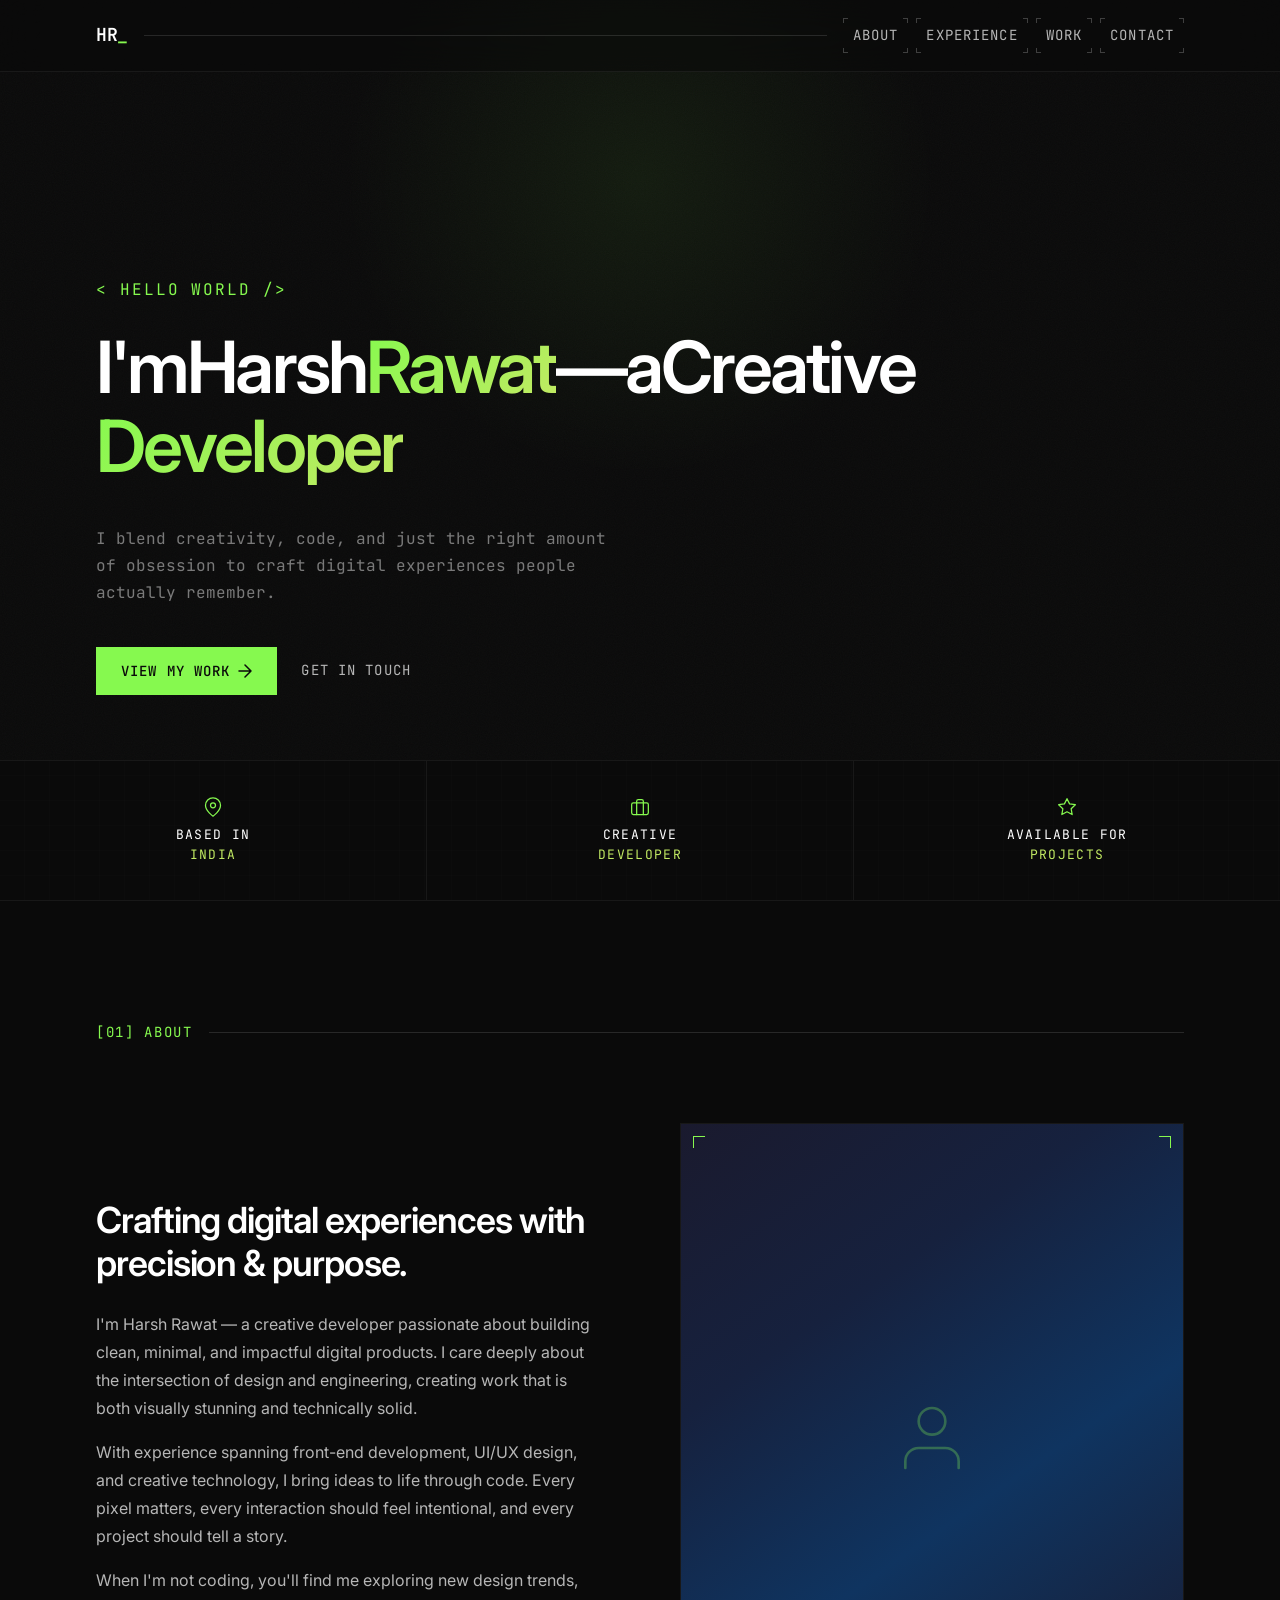
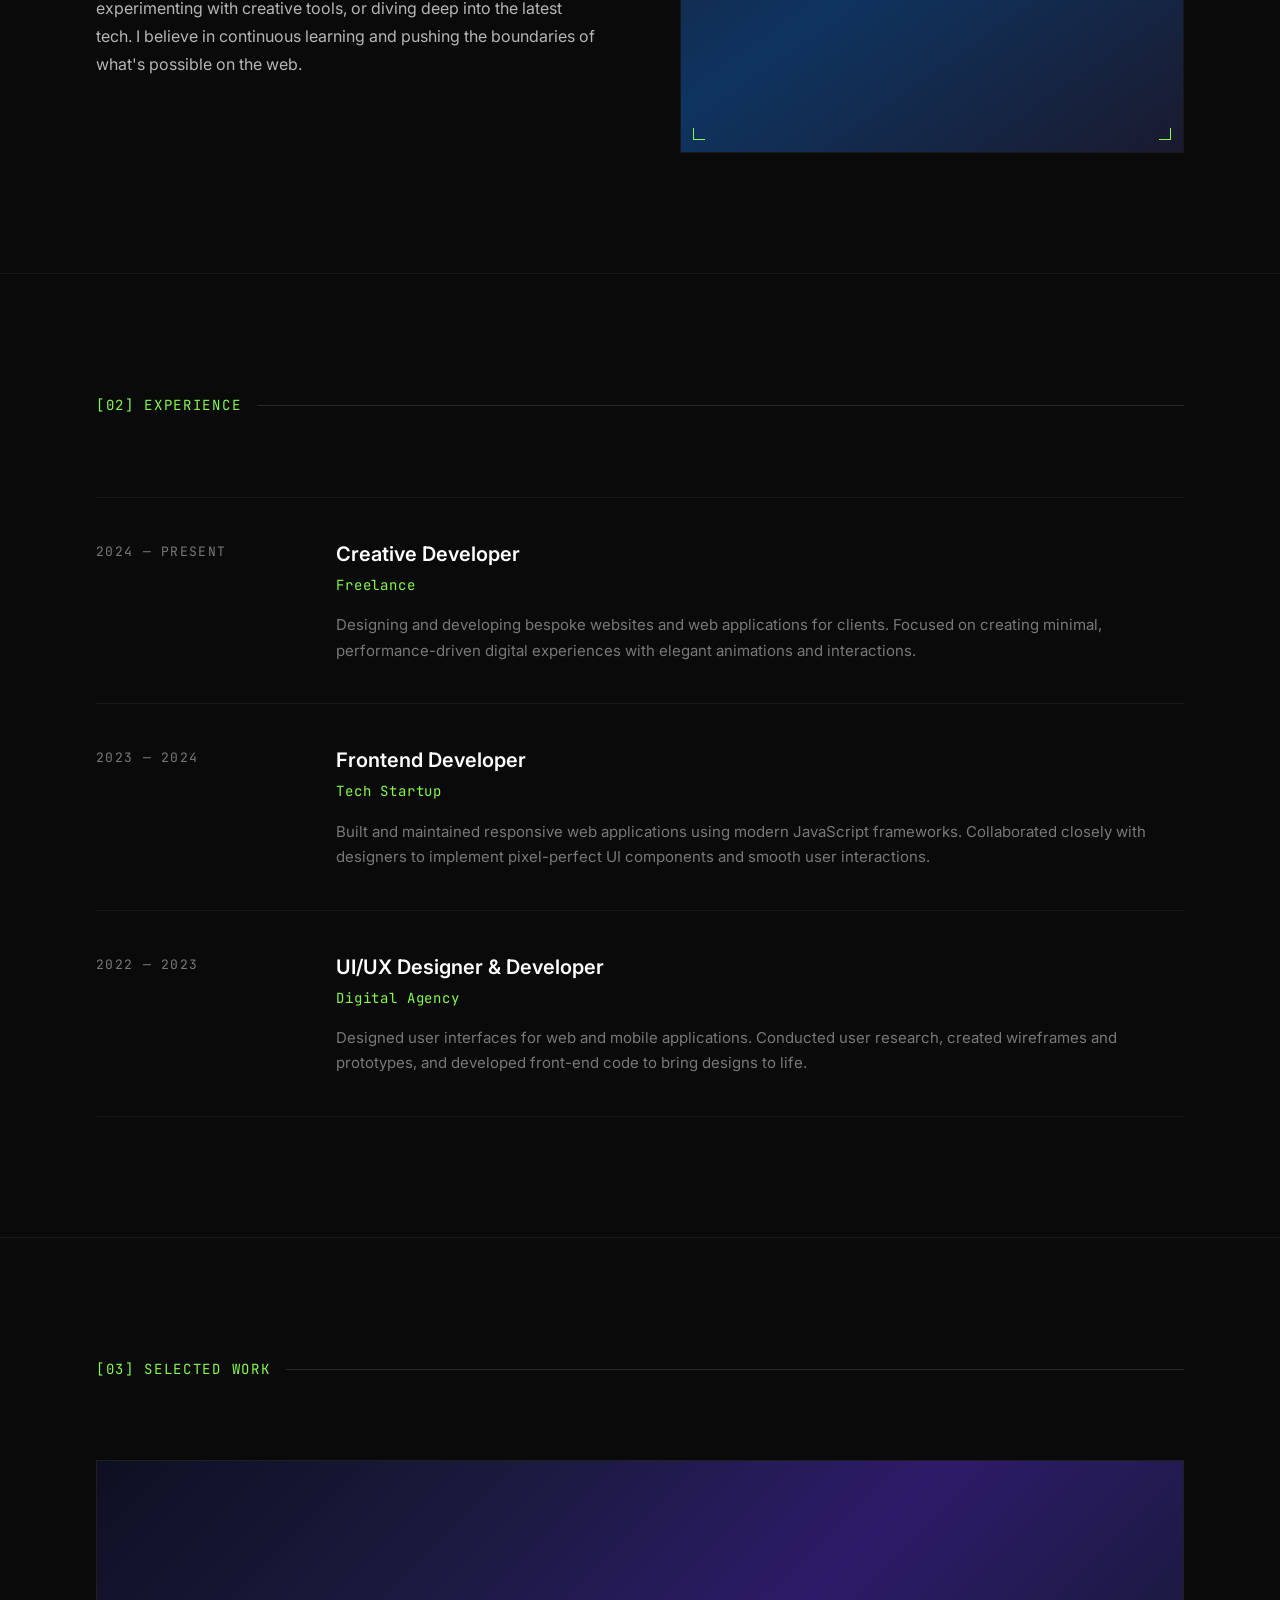
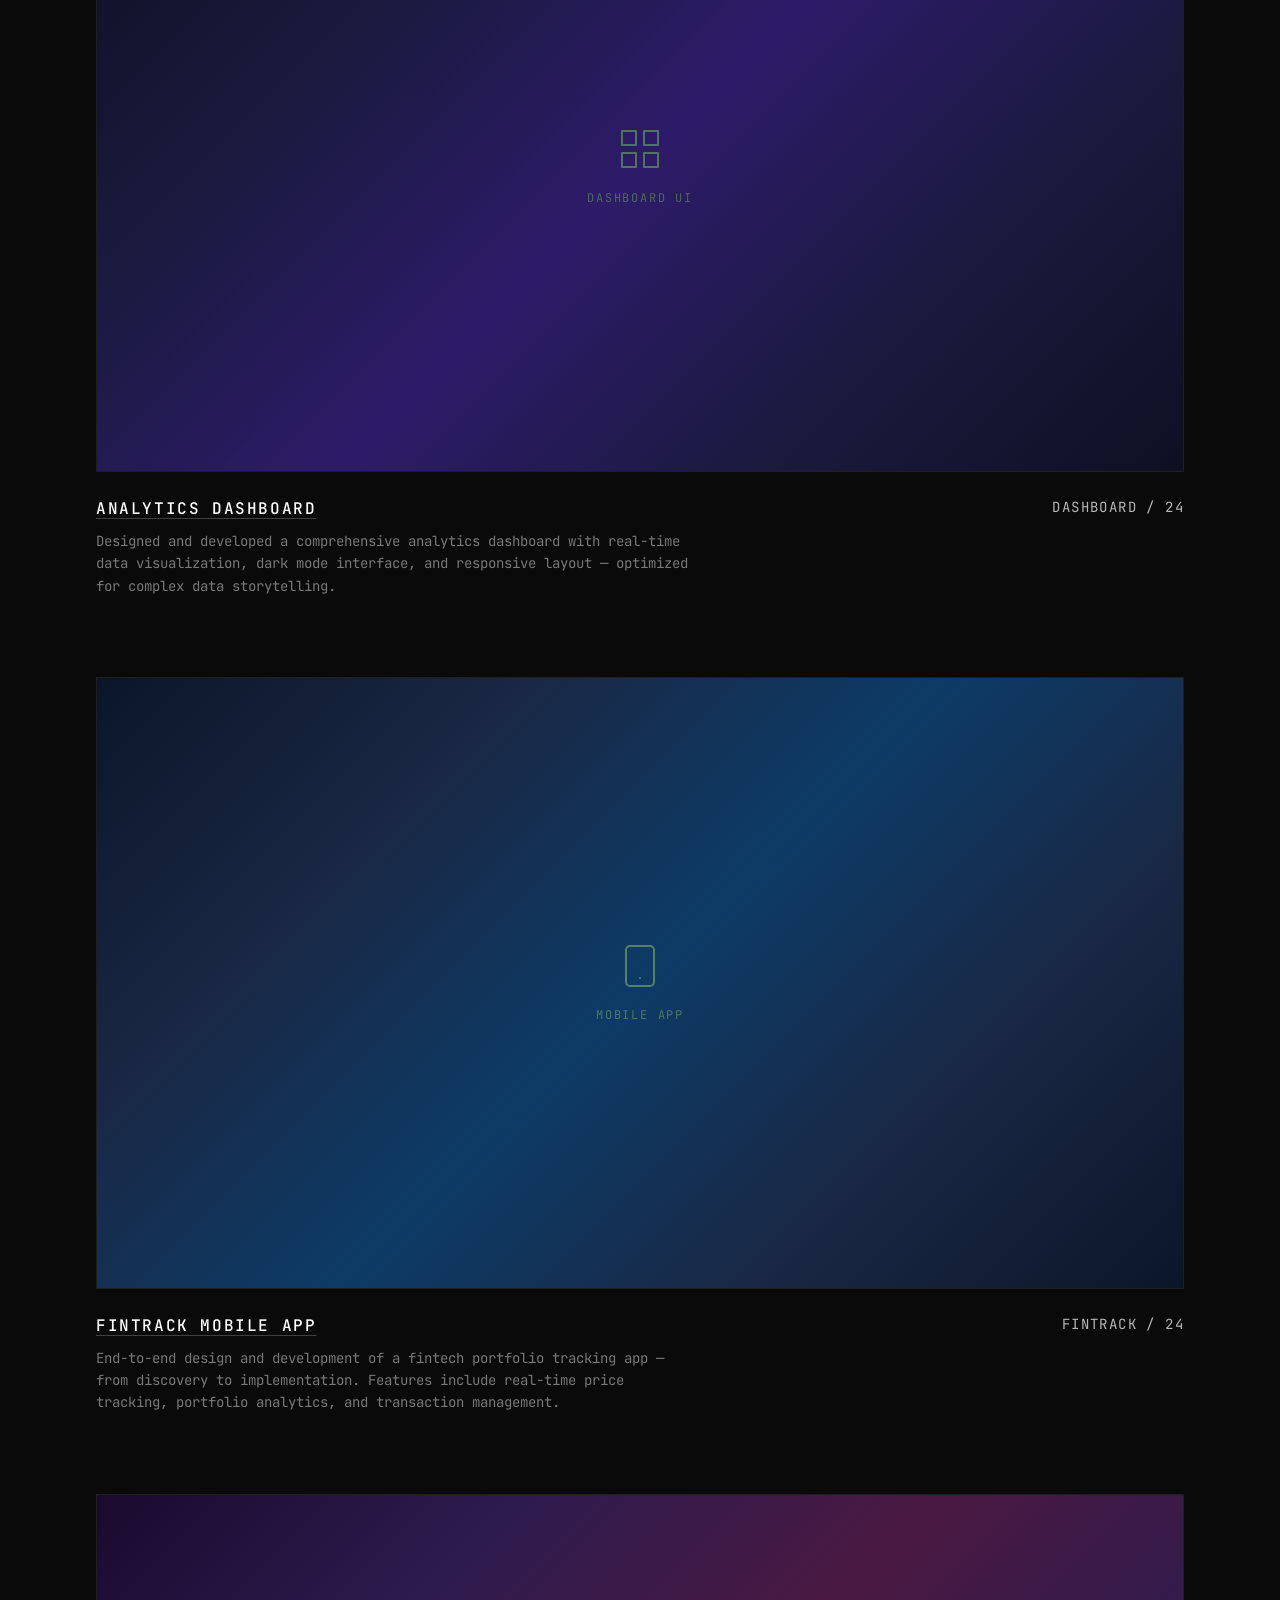
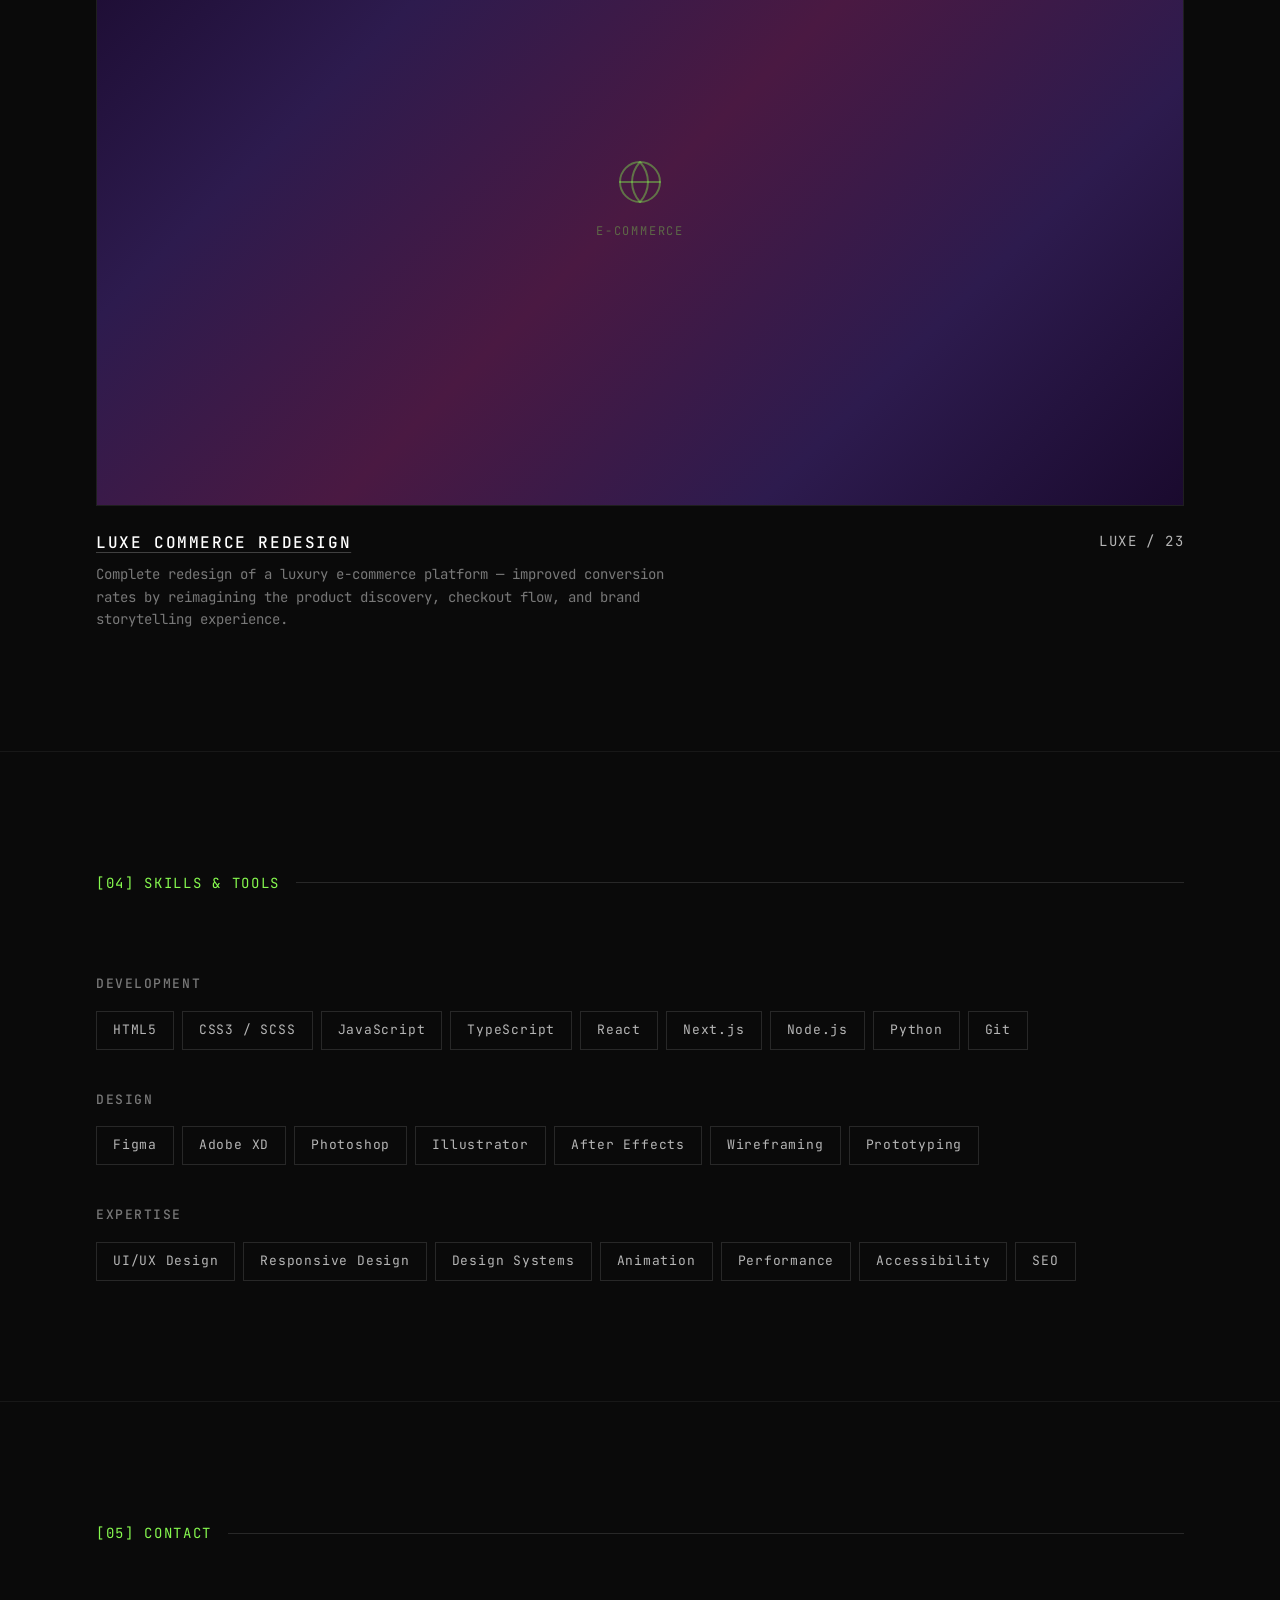
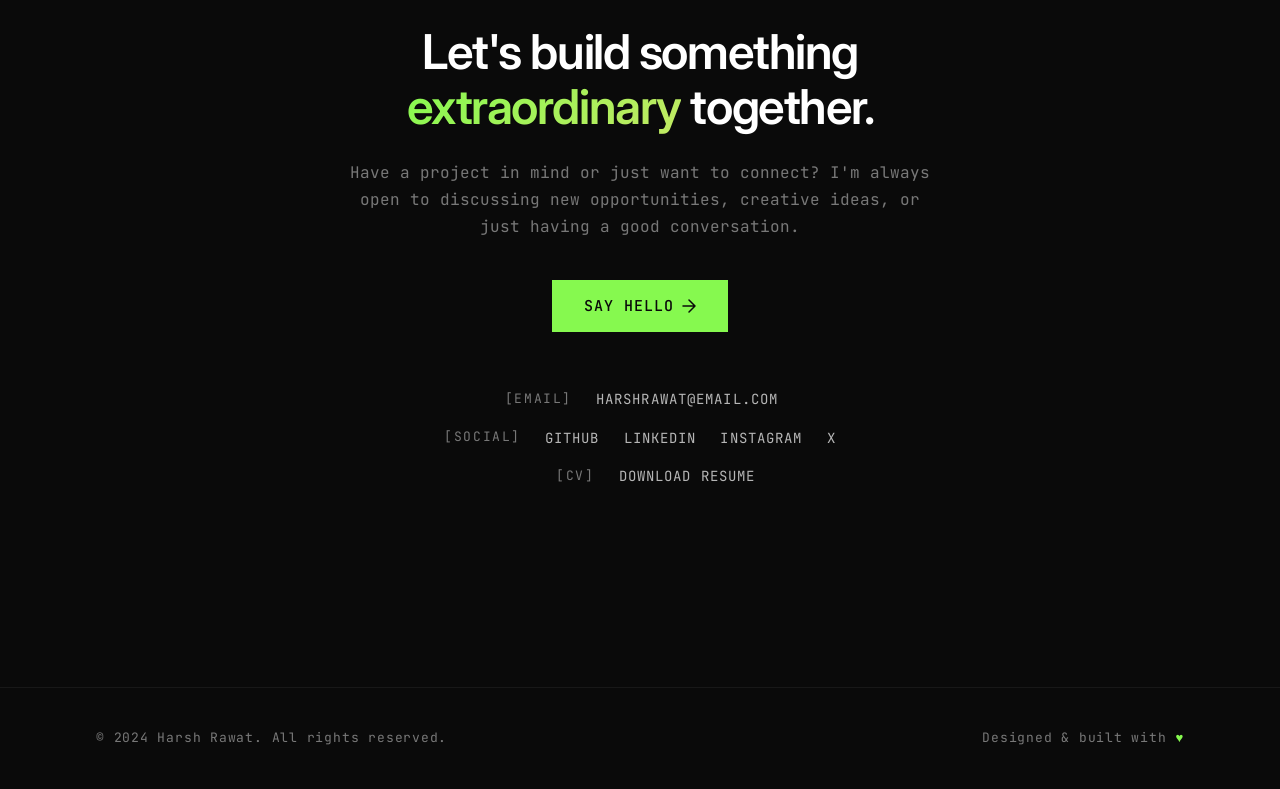
==== index.html @ 42d1c986 "feat: initial portfolio website — dark theme, animated, minimal design" ====
<!DOCTYPE html>
<html lang="en">
<head>
  <meta charset="UTF-8">
  <meta name="viewport" content="width=device-width, initial-scale=1.0">
  <title>Harsh Rawat — Portfolio</title>
  <meta name="description" content="Harsh Rawat — Creative developer crafting minimal, high-impact digital experiences. Explore my work in design, development, and creative technology.">
  <meta property="og:title" content="Harsh Rawat — Portfolio">
  <meta property="og:description" content="Creative developer crafting minimal, high-impact digital experiences.">
  <meta property="og:type" content="website">
  <meta name="twitter:card" content="summary_large_image">
  <link rel="icon" href="data:image/svg+xml,<svg xmlns='http://www.w3.org/2000/svg' viewBox='0 0 100 100'><text y='.9em' font-size='90'>⚡</text></svg>">
  <link rel="stylesheet" href="css/style.css">
</head>
<body>

  <!-- ========== NAVIGATION ========== -->
  <nav class="nav" id="nav">
    <div class="nav__inner">
      <a href="#" class="nav__logo" id="navLogo">HR</a>

      <div class="nav__line">
        <div class="nav__line-progress" id="scrollProgress"></div>
      </div>

      <div class="nav__links" id="navLinks">
        <a href="#about" class="nav__link">
          <span class="corner corner--tl"></span>
          <span class="corner corner--tr"></span>
          <span class="corner corner--bl"></span>
          <span class="corner corner--br"></span>
          About
        </a>
        <a href="#experience" class="nav__link">
          <span class="corner corner--tl"></span>
          <span class="corner corner--tr"></span>
          <span class="corner corner--bl"></span>
          <span class="corner corner--br"></span>
          Experience
        </a>
        <a href="#work" class="nav__link">
          <span class="corner corner--tl"></span>
          <span class="corner corner--tr"></span>
          <span class="corner corner--bl"></span>
          <span class="corner corner--br"></span>
          Work
        </a>
        <a href="#contact" class="nav__link">
          <span class="corner corner--tl"></span>
          <span class="corner corner--tr"></span>
          <span class="corner corner--bl"></span>
          <span class="corner corner--br"></span>
          Contact
        </a>
      </div>

      <button class="nav__toggle" id="navToggle" aria-label="Toggle menu">
        <span></span>
        <span></span>
        <span></span>
      </button>
    </div>
  </nav>

  <main>
    <!-- ========== HERO ========== -->
    <section class="hero" id="hero">
      <div class="hero__grain"></div>
      <div class="hero__glow"></div>

      <div class="hero__content">
        <p class="hero__greeting font-mono">&lt; Hello World /&gt;</p>

        <h1 class="hero__title" id="heroTitle">
          <!-- Words will be injected by JS for text reveal effect -->
        </h1>

        <p class="hero__subtitle font-mono">
          I blend creativity, code, and just the right amount of obsession to craft digital experiences people actually remember.
        </p>

        <div class="hero__cta-row">
          <a href="#work" class="hero__cta">
            <span>View My Work</span>
            <svg width="14" height="14" viewBox="0 0 14 14" fill="none" style="position:relative;z-index:1">
              <path d="M1 7H13M13 7L7 1M13 7L7 13" stroke="currentColor" stroke-width="1.5" stroke-linecap="round" stroke-linejoin="round"/>
            </svg>
          </a>
          <a href="#contact" class="hero__cta-secondary">Get In Touch</a>
        </div>
      </div>

      <div class="hero__info-bar">
        <div class="hero__info-cell">
          <div class="hero__info-cell__pattern"></div>
          <div class="hero__info-cell__content">
            <svg class="hero__info-cell__icon" viewBox="0 0 24 24" fill="none" stroke="currentColor" stroke-width="1.5" stroke-linecap="round" stroke-linejoin="round">
              <path d="M21 10c0 7-9 13-9 13s-9-6-9-13a9 9 0 0 1 18 0z"/>
              <circle cx="12" cy="10" r="3"/>
            </svg>
            <p class="hero__info-cell__text">
              Based in<br><span>India</span>
            </p>
          </div>
        </div>

        <div class="hero__info-cell">
          <div class="hero__info-cell__pattern"></div>
          <div class="hero__info-cell__content">
            <svg class="hero__info-cell__icon" viewBox="0 0 24 24" fill="none" stroke="currentColor" stroke-width="1.5" stroke-linecap="round" stroke-linejoin="round">
              <rect x="2" y="7" width="20" height="14" rx="2" ry="2"/>
              <path d="M16 21V5a2 2 0 0 0-2-2h-4a2 2 0 0 0-2 2v16"/>
            </svg>
            <p class="hero__info-cell__text">
              Creative<br><span>Developer</span>
            </p>
          </div>
        </div>

        <div class="hero__info-cell">
          <div class="hero__info-cell__pattern"></div>
          <div class="hero__info-cell__content">
            <svg class="hero__info-cell__icon" viewBox="0 0 24 24" fill="none" stroke="currentColor" stroke-width="1.5" stroke-linecap="round" stroke-linejoin="round">
              <polygon points="12 2 15.09 8.26 22 9.27 17 14.14 18.18 21.02 12 17.77 5.82 21.02 7 14.14 2 9.27 8.91 8.26 12 2"/>
            </svg>
            <p class="hero__info-cell__text">
              Available for<br><span>Projects</span>
            </p>
          </div>
        </div>
      </div>
    </section>

    <!-- ========== ABOUT ========== -->
    <section class="section about" id="about">
      <div class="container">
        <div class="section__header animate-on-scroll">
          <span class="section__label">[01] About</span>
          <div class="section__line"></div>
        </div>

        <div class="about__grid">
          <div class="about__text animate-on-scroll delay-1">
            <h2>Crafting digital experiences with precision & purpose.</h2>
            <p>
              I'm Harsh Rawat — a creative developer passionate about building clean, minimal, and impactful digital products. I care deeply about the intersection of design and engineering, creating work that is both visually stunning and technically solid.
            </p>
            <p>
              With experience spanning front-end development, UI/UX design, and creative technology, I bring ideas to life through code. Every pixel matters, every interaction should feel intentional, and every project should tell a story.
            </p>
            <p>
              When I'm not coding, you'll find me exploring new design trends, experimenting with creative tools, or diving deep into the latest tech. I believe in continuous learning and pushing the boundaries of what's possible on the web.
            </p>
          </div>

          <div class="about__image-wrapper animate-on-scroll delay-2">
            <!-- CSS gradient placeholder for profile photo -->
            <div class="about__image" style="background: linear-gradient(145deg, #1a1a2e 0%, #16213e 30%, #0f3460 60%, #1a1a2e 100%); display:flex; align-items:center; justify-content:center;">
              <svg width="80" height="80" viewBox="0 0 24 24" fill="none" stroke="rgba(134,249,79,0.3)" stroke-width="0.8" stroke-linecap="round" stroke-linejoin="round">
                <path d="M20 21v-2a4 4 0 0 0-4-4H8a4 4 0 0 0-4 4v2"/>
                <circle cx="12" cy="7" r="4"/>
              </svg>
            </div>
            <div class="about__image-corners">
              <span class="corner corner--tl"></span>
              <span class="corner corner--tr"></span>
              <span class="corner corner--bl"></span>
              <span class="corner corner--br"></span>
            </div>
          </div>
        </div>
      </div>
    </section>

    <!-- ========== EXPERIENCE ========== -->
    <section class="section" id="experience">
      <div class="container">
        <div class="section__header animate-on-scroll">
          <span class="section__label">[02] Experience</span>
          <div class="section__line"></div>
        </div>

        <div class="experience__timeline">
          <div class="experience__item animate-on-scroll delay-1">
            <div class="experience__period">2024 — Present</div>
            <div class="experience__details">
              <h3>Creative Developer</h3>
              <div class="company">Freelance</div>
              <p>Designing and developing bespoke websites and web applications for clients. Focused on creating minimal, performance-driven digital experiences with elegant animations and interactions.</p>
            </div>
          </div>

          <div class="experience__item animate-on-scroll delay-2">
            <div class="experience__period">2023 — 2024</div>
            <div class="experience__details">
              <h3>Frontend Developer</h3>
              <div class="company">Tech Startup</div>
              <p>Built and maintained responsive web applications using modern JavaScript frameworks. Collaborated closely with designers to implement pixel-perfect UI components and smooth user interactions.</p>
            </div>
          </div>

          <div class="experience__item animate-on-scroll delay-3">
            <div class="experience__period">2022 — 2023</div>
            <div class="experience__details">
              <h3>UI/UX Designer & Developer</h3>
              <div class="company">Digital Agency</div>
              <p>Designed user interfaces for web and mobile applications. Conducted user research, created wireframes and prototypes, and developed front-end code to bring designs to life.</p>
            </div>
          </div>
        </div>
      </div>
    </section>

    <!-- ========== PROJECTS ========== -->
    <section class="section" id="work">
      <div class="container">
        <div class="section__header animate-on-scroll">
          <span class="section__label">[03] Selected Work</span>
          <div class="section__line"></div>
        </div>

        <div class="projects__grid">
          <!-- Project 1 -->
          <div class="project-card animate-on-scroll delay-1">
            <div class="project-card__image-wrapper">
              <div class="project-card__image project-card__image--default" style="width:100%;height:100%;background:linear-gradient(135deg, #0f0f23 0%, #1a1a3e 25%, #2d1b69 50%, #1a1a3e 75%, #0f0f23 100%); display:flex; align-items:center; justify-content:center; flex-direction:column; gap:16px;">
                <svg width="48" height="48" viewBox="0 0 24 24" fill="none" stroke="rgba(134,249,79,0.4)" stroke-width="1" stroke-linecap="round" stroke-linejoin="round">
                  <rect x="3" y="3" width="7" height="7"/>
                  <rect x="14" y="3" width="7" height="7"/>
                  <rect x="14" y="14" width="7" height="7"/>
                  <rect x="3" y="14" width="7" height="7"/>
                </svg>
                <span style="font-family:var(--font-mono);font-size:12px;letter-spacing:0.15em;color:rgba(134,249,79,0.35);text-transform:uppercase;">Dashboard UI</span>
              </div>
            </div>
            <div class="project-card__meta">
              <div class="project-card__info">
                <a href="#" class="project-card__title">Analytics Dashboard</a>
                <p class="project-card__desc">Designed and developed a comprehensive analytics dashboard with real-time data visualization, dark mode interface, and responsive layout — optimized for complex data storytelling.</p>
              </div>
              <span class="project-card__year">DASHBOARD / 24</span>
            </div>
          </div>

          <!-- Project 2 -->
          <div class="project-card animate-on-scroll delay-2">
            <div class="project-card__image-wrapper">
              <div class="project-card__image project-card__image--default" style="width:100%;height:100%;background:linear-gradient(135deg, #0a1628 0%, #1a2744 25%, #0d3b66 50%, #1a2744 75%, #0a1628 100%); display:flex; align-items:center; justify-content:center; flex-direction:column; gap:16px;">
                <svg width="48" height="48" viewBox="0 0 24 24" fill="none" stroke="rgba(194,234,99,0.4)" stroke-width="1" stroke-linecap="round" stroke-linejoin="round">
                  <rect x="5" y="2" width="14" height="20" rx="2" ry="2"/>
                  <line x1="12" y1="18" x2="12.01" y2="18"/>
                </svg>
                <span style="font-family:var(--font-mono);font-size:12px;letter-spacing:0.15em;color:rgba(194,234,99,0.35);text-transform:uppercase;">Mobile App</span>
              </div>
            </div>
            <div class="project-card__meta">
              <div class="project-card__info">
                <a href="#" class="project-card__title">FinTrack Mobile App</a>
                <p class="project-card__desc">End-to-end design and development of a fintech portfolio tracking app — from discovery to implementation. Features include real-time price tracking, portfolio analytics, and transaction management.</p>
              </div>
              <span class="project-card__year">FINTRACK / 24</span>
            </div>
          </div>

          <!-- Project 3 -->
          <div class="project-card animate-on-scroll delay-3">
            <div class="project-card__image-wrapper">
              <div class="project-card__image project-card__image--default" style="width:100%;height:100%;background:linear-gradient(135deg, #1a0a2e 0%, #2d1b4e 25%, #4a1942 50%, #2d1b4e 75%, #1a0a2e 100%); display:flex; align-items:center; justify-content:center; flex-direction:column; gap:16px;">
                <svg width="48" height="48" viewBox="0 0 24 24" fill="none" stroke="rgba(134,249,79,0.4)" stroke-width="1" stroke-linecap="round" stroke-linejoin="round">
                  <circle cx="12" cy="12" r="10"/>
                  <line x1="2" y1="12" x2="22" y2="12"/>
                  <path d="M12 2a15.3 15.3 0 0 1 4 10 15.3 15.3 0 0 1-4 10 15.3 15.3 0 0 1-4-10 15.3 15.3 0 0 1 4-10z"/>
                </svg>
                <span style="font-family:var(--font-mono);font-size:12px;letter-spacing:0.15em;color:rgba(134,249,79,0.35);text-transform:uppercase;">E-Commerce</span>
              </div>
            </div>
            <div class="project-card__meta">
              <div class="project-card__info">
                <a href="#" class="project-card__title">Luxe Commerce Redesign</a>
                <p class="project-card__desc">Complete redesign of a luxury e-commerce platform — improved conversion rates by reimagining the product discovery, checkout flow, and brand storytelling experience.</p>
              </div>
              <span class="project-card__year">LUXE / 23</span>
            </div>
          </div>
        </div>
      </div>
    </section>

    <!-- ========== SKILLS ========== -->
    <section class="section" id="skills">
      <div class="container">
        <div class="section__header animate-on-scroll">
          <span class="section__label">[04] Skills & Tools</span>
          <div class="section__line"></div>
        </div>

        <div class="skills__categories">
          <div class="skills__category animate-on-scroll delay-1">
            <span class="skills__category-title">Development</span>
            <div class="skills__tags">
              <span class="skill-tag">HTML5</span>
              <span class="skill-tag">CSS3 / SCSS</span>
              <span class="skill-tag">JavaScript</span>
              <span class="skill-tag">TypeScript</span>
              <span class="skill-tag">React</span>
              <span class="skill-tag">Next.js</span>
              <span class="skill-tag">Node.js</span>
              <span class="skill-tag">Python</span>
              <span class="skill-tag">Git</span>
            </div>
          </div>

          <div class="skills__category animate-on-scroll delay-2">
            <span class="skills__category-title">Design</span>
            <div class="skills__tags">
              <span class="skill-tag">Figma</span>
              <span class="skill-tag">Adobe XD</span>
              <span class="skill-tag">Photoshop</span>
              <span class="skill-tag">Illustrator</span>
              <span class="skill-tag">After Effects</span>
              <span class="skill-tag">Wireframing</span>
              <span class="skill-tag">Prototyping</span>
            </div>
          </div>

          <div class="skills__category animate-on-scroll delay-3">
            <span class="skills__category-title">Expertise</span>
            <div class="skills__tags">
              <span class="skill-tag">UI/UX Design</span>
              <span class="skill-tag">Responsive Design</span>
              <span class="skill-tag">Design Systems</span>
              <span class="skill-tag">Animation</span>
              <span class="skill-tag">Performance</span>
              <span class="skill-tag">Accessibility</span>
              <span class="skill-tag">SEO</span>
            </div>
          </div>
        </div>
      </div>
    </section>

    <!-- ========== CONTACT ========== -->
    <section class="section contact" id="contact">
      <div class="container">
        <div class="section__header animate-on-scroll">
          <span class="section__label">[05] Contact</span>
          <div class="section__line"></div>
        </div>

        <div class="contact__content animate-on-scroll delay-1">
          <h2 class="contact__title">
            Let's build something<br>
            <span class="hero__title-accent">extraordinary</span> together.
          </h2>
          <p class="contact__subtitle font-mono">
            Have a project in mind or just want to connect? I'm always open to discussing new opportunities, creative ideas, or just having a good conversation.
          </p>

          <a href="mailto:harshrawat@email.com" class="contact__email-cta">
            <span>Say Hello</span>
            <svg width="14" height="14" viewBox="0 0 14 14" fill="none">
              <path d="M1 7H13M13 7L7 1M13 7L7 13" stroke="currentColor" stroke-width="1.5" stroke-linecap="round" stroke-linejoin="round"/>
            </svg>
          </a>
        </div>

        <div class="contact__links animate-on-scroll delay-2" style="margin-top: 56px;">
          <div class="contact__link-row">
            <span class="contact__link-label">[Email]</span>
            <a href="mailto:harshrawat@email.com" class="contact__link-value">harshrawat@email.com</a>
          </div>
          <div class="contact__link-row">
            <span class="contact__link-label">[Social]</span>
            <div class="contact__socials">
              <a href="https://github.com/HarshRawat12" target="_blank" rel="noopener noreferrer" class="contact__link-value">GitHub</a>
              <a href="https://linkedin.com/in/" target="_blank" rel="noopener noreferrer" class="contact__link-value">LinkedIn</a>
              <a href="https://instagram.com/" target="_blank" rel="noopener noreferrer" class="contact__link-value">Instagram</a>
              <a href="https://x.com/" target="_blank" rel="noopener noreferrer" class="contact__link-value">X</a>
            </div>
          </div>
          <div class="contact__link-row">
            <span class="contact__link-label">[CV]</span>
            <a href="#" class="contact__link-value">Download Resume</a>
          </div>
        </div>
      </div>
    </section>
  </main>

  <!-- ========== FOOTER ========== -->
  <footer class="footer">
    <div class="container">
      <div class="footer__inner">
        <p class="footer__text">© 2024 Harsh Rawat. All rights reserved.</p>
        <p class="footer__text">Designed & built with <span>♥</span></p>
      </div>
    </div>
  </footer>

  <script src="js/main.js"></script>
</body>
</html>
---- css/style.css ----
/* ============================================================
   HARSH RAWAT — PORTFOLIO DESIGN SYSTEM
   Minimal · Dark · Elegantly Animated
   ============================================================ */

/* ---------- Google Fonts ---------- */
@import url('https://fonts.googleapis.com/css2?family=Inter:wght@300;400;500;600;700&family=JetBrains+Mono:wght@300;400;500;600&display=swap');

/* ---------- CSS Custom Properties ---------- */
:root {
  /* Colors */
  --bg-primary:    #0A0A0A;
  --bg-secondary:  #111111;
  --bg-tertiary:   #1A1A1A;
  --bg-card:       #0D0D0D;

  --text-primary:  #FFFFFF;
  --text-secondary: rgba(255, 255, 255, 0.70);
  --text-muted:    rgba(255, 255, 255, 0.45);
  --text-dim:      rgba(255, 255, 255, 0.22);

  --accent:        #86F94F;
  --accent-soft:   #C2EA63;
  --accent-glow:   rgba(134, 249, 79, 0.18);

  --border:        rgba(255, 255, 255, 0.06);
  --border-hover:  rgba(255, 255, 255, 0.12);
  --border-accent: rgba(134, 249, 79, 0.30);

  /* Typography */
  --font-sans:  'Inter', -apple-system, BlinkMacSystemFont, 'Segoe UI', sans-serif;
  --font-mono:  'JetBrains Mono', 'Fira Code', 'Cascadia Code', monospace;

  /* Spacing */
  --space-xs:   4px;
  --space-sm:   8px;
  --space-md:   16px;
  --space-lg:   24px;
  --space-xl:   40px;
  --space-2xl:  56px;
  --space-3xl:  80px;
  --space-4xl:  120px;

  /* Layout */
  --container-max: 1200px;
  --nav-height:    72px;

  /* Transitions */
  --ease-out:      cubic-bezier(0.16, 1, 0.3, 1);
  --ease-spring:   cubic-bezier(0.34, 1.56, 0.64, 1);
  --duration-fast: 0.15s;
  --duration-base: 0.3s;
  --duration-slow: 0.6s;

  /* Border Radius */
  --radius-sm:  4px;
  --radius-md:  8px;
  --radius-lg:  12px;
  --radius-pill: 100px;
}

/* ---------- Reset & Base ---------- */
*,
*::before,
*::after {
  margin: 0;
  padding: 0;
  box-sizing: border-box;
}

html {
  scroll-behavior: smooth;
  font-size: 16px;
  -webkit-font-smoothing: antialiased;
  -moz-osx-font-smoothing: grayscale;
}

body {
  font-family: var(--font-sans);
  background-color: var(--bg-primary);
  color: var(--text-primary);
  line-height: 1.6;
  overflow-x: hidden;
  min-height: 100vh;
}

a {
  color: inherit;
  text-decoration: none;
}

img {
  max-width: 100%;
  display: block;
}

ul, ol {
  list-style: none;
}

button {
  background: none;
  border: none;
  color: inherit;
  cursor: pointer;
  font: inherit;
}

::selection {
  background: var(--accent);
  color: var(--bg-primary);
}

/* ---------- Scrollbar ---------- */
::-webkit-scrollbar {
  width: 6px;
}

::-webkit-scrollbar-track {
  background: var(--bg-primary);
}

::-webkit-scrollbar-thumb {
  background: var(--bg-tertiary);
  border-radius: 3px;
}

::-webkit-scrollbar-thumb:hover {
  background: rgba(255, 255, 255, 0.15);
}

/* ---------- Container ---------- */
.container {
  width: 100%;
  max-width: var(--container-max);
  margin: 0 auto;
  padding: 0 var(--space-2xl);
}

/* ---------- Typography ---------- */
.font-mono {
  font-family: var(--font-mono);
}

.text-reveal-word {
  display: inline-block;
  opacity: 0;
  filter: blur(8px);
  transform: translateY(12px);
  transition: opacity 0.5s var(--ease-out),
              filter 0.5s var(--ease-out),
              transform 0.5s var(--ease-out);
}

.text-reveal-word.revealed {
  opacity: 1;
  filter: blur(0);
  transform: translateY(0);
}

/* ---------- Navigation ---------- */
.nav {
  position: fixed;
  top: 0;
  left: 0;
  right: 0;
  z-index: 100;
  height: var(--nav-height);
  background: rgba(10, 10, 10, 0.55);
  backdrop-filter: blur(20px);
  -webkit-backdrop-filter: blur(20px);
  border-bottom: 1px solid var(--border);
  transition: background var(--duration-base) ease,
              border-color var(--duration-base) ease;
}

.nav.scrolled {
  background: rgba(10, 10, 10, 0.85);
  border-color: var(--border-hover);
}

.nav__inner {
  display: flex;
  align-items: center;
  height: 100%;
  gap: var(--space-md);
  max-width: var(--container-max);
  margin: 0 auto;
  padding: 0 var(--space-2xl);
}

.nav__logo {
  font-family: var(--font-mono);
  font-size: 18px;
  font-weight: 600;
  letter-spacing: -0.02em;
  color: var(--text-primary);
  flex-shrink: 0;
  position: relative;
}

.nav__logo::after {
  content: '_';
  animation: blink 1s step-end infinite;
  color: var(--accent);
}

@keyframes blink {
  0%, 100% { opacity: 1; }
  50% { opacity: 0; }
}

.nav__line {
  flex: 1;
  height: 1px;
  background: var(--border-hover);
  position: relative;
  overflow: hidden;
}

.nav__line-progress {
  position: absolute;
  inset: 0;
  background: linear-gradient(to right, var(--accent), var(--accent-soft));
  transform: scaleX(0);
  transform-origin: left center;
  transition: transform 0.08s linear;
  will-change: transform;
  box-shadow: 0 0 6px var(--accent-glow);
}

.nav__links {
  display: flex;
  align-items: center;
  gap: var(--space-sm);
}

.nav__link {
  position: relative;
  font-family: var(--font-mono);
  font-size: 14px;
  font-weight: 400;
  letter-spacing: 0.08em;
  color: var(--text-secondary);
  padding: 6px 10px;
  text-transform: uppercase;
  transition: color var(--duration-fast) ease,
              text-shadow var(--duration-fast) ease;
}

.nav__link:hover {
  color: var(--text-primary);
  text-shadow: 0 0 12px var(--accent-glow);
}

/* Corner brackets */
.nav__link .corner {
  position: absolute;
  width: 5px;
  height: 5px;
  transition: border-color var(--duration-base) ease,
              box-shadow var(--duration-base) ease;
}

.nav__link .corner--tl {
  top: 0; left: 0;
  border-top: 1px solid var(--text-dim);
  border-left: 1px solid var(--text-dim);
}

.nav__link .corner--tr {
  top: 0; right: 0;
  border-top: 1px solid var(--text-dim);
  border-right: 1px solid var(--text-dim);
}

.nav__link .corner--bl {
  bottom: 0; left: 0;
  border-bottom: 1px solid var(--text-dim);
  border-left: 1px solid var(--text-dim);
}

.nav__link .corner--br {
  bottom: 0; right: 0;
  border-bottom: 1px solid var(--text-dim);
  border-right: 1px solid var(--text-dim);
}

.nav__link:hover .corner {
  border-color: var(--accent);
  box-shadow: 0 0 6px var(--accent-glow);
}

/* Mobile nav toggle */
.nav__toggle {
  display: none;
  flex-direction: column;
  gap: 5px;
  padding: 4px;
  cursor: pointer;
  z-index: 110;
}

.nav__toggle span {
  display: block;
  width: 22px;
  height: 1.5px;
  background: var(--text-primary);
  transition: transform var(--duration-base) var(--ease-out),
              opacity var(--duration-base) var(--ease-out);
}

.nav__toggle.active span:nth-child(1) {
  transform: translateY(6.5px) rotate(45deg);
}

.nav__toggle.active span:nth-child(2) {
  opacity: 0;
}

.nav__toggle.active span:nth-child(3) {
  transform: translateY(-6.5px) rotate(-45deg);
}

/* ---------- Hero Section ---------- */
.hero {
  position: relative;
  width: 100%;
  min-height: 100vh;
  display: flex;
  flex-direction: column;
  justify-content: center;
  background: var(--bg-primary);
  overflow: hidden;
  padding-top: var(--nav-height);
}

.hero__grain {
  position: absolute;
  inset: 0;
  pointer-events: none;
  z-index: 1;
  opacity: 0.03;
  background-image: url("data:image/svg+xml,%3Csvg viewBox='0 0 256 256' xmlns='http://www.w3.org/2000/svg'%3E%3Cfilter id='noise'%3E%3CfeTurbulence type='fractalNoise' baseFrequency='0.9' numOctaves='4' stitchTiles='stitch'/%3E%3C/filter%3E%3Crect width='100%25' height='100%25' filter='url(%23noise)'/%3E%3C/svg%3E");
  background-repeat: repeat;
  background-size: 256px 256px;
}

.hero__glow {
  position: absolute;
  width: 600px;
  height: 600px;
  border-radius: 50%;
  background: radial-gradient(circle, var(--accent-glow) 0%, transparent 70%);
  top: 20%;
  left: 50%;
  transform: translate(-50%, -50%);
  pointer-events: none;
  z-index: 0;
  opacity: 0.4;
  animation: glow-pulse 4s ease-in-out infinite alternate;
}

@keyframes glow-pulse {
  0%   { opacity: 0.3; transform: translate(-50%, -50%) scale(0.9); }
  100% { opacity: 0.5; transform: translate(-50%, -50%) scale(1.1); }
}

.hero__content {
  position: relative;
  z-index: 2;
  padding: var(--space-3xl) var(--space-2xl);
  max-width: var(--container-max);
  margin: 0 auto;
  width: 100%;
}

.hero__greeting {
  font-family: var(--font-mono);
  font-size: 16px;
  font-weight: 400;
  letter-spacing: 0.12em;
  color: var(--accent);
  text-transform: uppercase;
  margin-bottom: var(--space-lg);
  opacity: 0;
  animation: fade-up 0.8s var(--ease-out) 0.2s forwards;
}

.hero__title {
  font-family: var(--font-sans);
  font-size: clamp(40px, 6vw, 72px);
  font-weight: 600;
  letter-spacing: -0.04em;
  line-height: 1.1;
  color: var(--text-primary);
  margin-bottom: var(--space-xl);
}

.hero__title-accent {
  background: linear-gradient(135deg, var(--accent), var(--accent-soft));
  -webkit-background-clip: text;
  -webkit-text-fill-color: transparent;
  background-clip: text;
}

.hero__subtitle {
  font-family: var(--font-mono);
  font-size: 16px;
  font-weight: 400;
  line-height: 1.7;
  color: var(--text-muted);
  max-width: 520px;
  margin-bottom: var(--space-xl);
  opacity: 0;
  animation: fade-up 0.8s var(--ease-out) 0.6s forwards;
}

.hero__cta-row {
  display: flex;
  align-items: center;
  gap: var(--space-lg);
  opacity: 0;
  animation: fade-up 0.8s var(--ease-out) 0.8s forwards;
}

.hero__cta {
  display: inline-flex;
  align-items: center;
  gap: var(--space-sm);
  font-family: var(--font-mono);
  font-size: 14px;
  font-weight: 500;
  letter-spacing: 0.08em;
  text-transform: uppercase;
  color: var(--bg-primary);
  background: var(--accent);
  padding: 12px 24px;
  border: 1px solid var(--accent);
  transition: all var(--duration-base) var(--ease-out);
  position: relative;
  overflow: hidden;
}

.hero__cta::before {
  content: '';
  position: absolute;
  inset: 0;
  background: linear-gradient(135deg, var(--accent), var(--accent-soft));
  opacity: 0;
  transition: opacity var(--duration-base) ease;
}

.hero__cta:hover {
  box-shadow: 0 0 24px var(--accent-glow), 0 0 48px rgba(134, 249, 79, 0.1);
  transform: translateY(-1px);
}

.hero__cta:hover::before {
  opacity: 1;
}

.hero__cta span {
  position: relative;
  z-index: 1;
}

.hero__cta-secondary {
  font-family: var(--font-mono);
  font-size: 14px;
  letter-spacing: 0.08em;
  text-transform: uppercase;
  color: var(--text-secondary);
  position: relative;
  padding-bottom: 2px;
}

.hero__cta-secondary::after {
  content: '';
  position: absolute;
  bottom: 0;
  left: 0;
  width: 100%;
  height: 1px;
  background: var(--text-muted);
  transform: scaleX(0);
  transform-origin: right center;
  transition: transform 0.38s var(--ease-out);
}

.hero__cta-secondary:hover {
  color: var(--text-primary);
}

.hero__cta-secondary:hover::after {
  transform: scaleX(1);
  transform-origin: left center;
}

/* Hero info bar */
.hero__info-bar {
  position: absolute;
  bottom: 0;
  left: 0;
  right: 0;
  height: 140px;
  background: var(--bg-primary);
  border-top: 1px solid var(--border);
  display: flex;
  z-index: 3;
}

.hero__info-cell {
  flex: 1;
  display: flex;
  align-items: center;
  justify-content: center;
  border-right: 1px solid var(--border);
  position: relative;
  overflow: hidden;
}

.hero__info-cell:last-child {
  border-right: none;
}

.hero__info-cell__pattern {
  position: absolute;
  inset: 0;
  pointer-events: none;
  opacity: 0.04;
  background-image:
    repeating-linear-gradient(0deg, transparent, transparent 24px, var(--text-dim) 24px, var(--text-dim) 25px),
    repeating-linear-gradient(90deg, transparent, transparent 24px, var(--text-dim) 24px, var(--text-dim) 25px);
}

.hero__info-cell__content {
  display: flex;
  flex-direction: column;
  align-items: center;
  gap: 8px;
  position: relative;
  z-index: 1;
}

.hero__info-cell__icon {
  width: 20px;
  height: 20px;
  color: var(--accent);
}

.hero__info-cell__text {
  font-family: var(--font-mono);
  font-size: 13px;
  font-weight: 400;
  letter-spacing: 0.1em;
  text-transform: uppercase;
  color: var(--text-primary);
  text-align: center;
  line-height: 1.5;
}

.hero__info-cell__text span {
  color: var(--accent-soft);
}

/* ---------- Section Common ---------- */
.section {
  position: relative;
  width: 100%;
  padding: var(--space-4xl) 0;
  border-top: 1px solid var(--border);
}

.section__header {
  display: flex;
  align-items: center;
  gap: var(--space-md);
  margin-bottom: var(--space-3xl);
}

.section__label {
  font-family: var(--font-mono);
  font-size: 14px;
  font-weight: 400;
  letter-spacing: 0.12em;
  color: var(--accent);
  text-transform: uppercase;
  flex-shrink: 0;
}

.section__line {
  flex: 1;
  height: 1px;
  background: var(--border-hover);
}

/* ---------- Scroll Animation ---------- */
.animate-on-scroll {
  opacity: 0;
  transform: translateY(30px);
  transition: opacity var(--duration-slow) var(--ease-out),
              transform var(--duration-slow) var(--ease-out);
}

.animate-on-scroll.visible {
  opacity: 1;
  transform: translateY(0);
}

.animate-on-scroll.delay-1 { transition-delay: 0.1s; }
.animate-on-scroll.delay-2 { transition-delay: 0.2s; }
.animate-on-scroll.delay-3 { transition-delay: 0.3s; }
.animate-on-scroll.delay-4 { transition-delay: 0.4s; }

@keyframes fade-up {
  from { opacity: 0; transform: translateY(20px); }
  to   { opacity: 1; transform: translateY(0); }
}

/* ---------- About Section ---------- */
.about {
  background: var(--bg-primary);
}

.about__grid {
  display: grid;
  grid-template-columns: 1fr 1fr;
  gap: var(--space-3xl);
  align-items: center;
}

.about__text h2 {
  font-family: var(--font-sans);
  font-size: clamp(28px, 3vw, 36px);
  font-weight: 600;
  letter-spacing: -0.03em;
  line-height: 1.2;
  margin-bottom: var(--space-lg);
  color: var(--text-primary);
}

.about__text p {
  font-size: 16px;
  line-height: 1.75;
  color: var(--text-secondary);
  margin-bottom: var(--space-md);
}

.about__text p:last-of-type {
  margin-bottom: 0;
}

.about__image-wrapper {
  position: relative;
  aspect-ratio: 4/5;
  overflow: hidden;
  border: 1px solid var(--border);
}

.about__image-wrapper::before {
  content: '';
  position: absolute;
  inset: 0;
  background: linear-gradient(135deg, var(--accent-glow), transparent 60%);
  z-index: 1;
  opacity: 0;
  transition: opacity var(--duration-slow) ease;
}

.about__image-wrapper:hover::before {
  opacity: 1;
}

.about__image {
  width: 100%;
  height: 100%;
  object-fit: cover;
  transition: transform var(--duration-slow) var(--ease-out);
}

.about__image-wrapper:hover .about__image {
  transform: scale(1.03);
}

.about__image-corners {
  position: absolute;
  inset: 12px;
  pointer-events: none;
  z-index: 2;
}

.about__image-corners .corner {
  position: absolute;
  width: 12px;
  height: 12px;
}

.about__image-corners .corner--tl {
  top: 0; left: 0;
  border-top: 1.5px solid var(--accent);
  border-left: 1.5px solid var(--accent);
}

.about__image-corners .corner--tr {
  top: 0; right: 0;
  border-top: 1.5px solid var(--accent);
  border-right: 1.5px solid var(--accent);
}

.about__image-corners .corner--bl {
  bottom: 0; left: 0;
  border-bottom: 1.5px solid var(--accent);
  border-left: 1.5px solid var(--accent);
}

.about__image-corners .corner--br {
  bottom: 0; right: 0;
  border-bottom: 1.5px solid var(--accent);
  border-right: 1.5px solid var(--accent);
}

/* ---------- Experience Section ---------- */
.experience__timeline {
  display: flex;
  flex-direction: column;
  gap: 0;
}

.experience__item {
  display: grid;
  grid-template-columns: 200px 1fr;
  gap: var(--space-xl);
  padding: var(--space-xl) 0;
  border-bottom: 1px solid var(--border);
  transition: border-color var(--duration-base) ease;
}

.experience__item:first-child {
  border-top: 1px solid var(--border);
}

.experience__item:hover {
  border-color: var(--border-accent);
}

.experience__period {
  font-family: var(--font-mono);
  font-size: 13px;
  letter-spacing: 0.1em;
  color: var(--text-muted);
  text-transform: uppercase;
  padding-top: 4px;
}

.experience__details h3 {
  font-family: var(--font-sans);
  font-size: 20px;
  font-weight: 600;
  color: var(--text-primary);
  margin-bottom: var(--space-xs);
}

.experience__details .company {
  font-family: var(--font-mono);
  font-size: 14px;
  color: var(--accent);
  letter-spacing: 0.06em;
  margin-bottom: var(--space-md);
}

.experience__details p {
  font-size: 15px;
  line-height: 1.7;
  color: var(--text-muted);
}

/* ---------- Projects Section ---------- */
.projects__grid {
  display: flex;
  flex-direction: column;
  gap: var(--space-3xl);
}

.project-card {
  position: relative;
  display: flex;
  flex-direction: column;
  gap: var(--space-lg);
}

.project-card__image-wrapper {
  position: relative;
  width: 100%;
  aspect-ratio: 16/9;
  overflow: hidden;
  border: 1px solid var(--border);
  background: var(--bg-secondary);
}

.project-card__image {
  width: 100%;
  height: 100%;
  object-fit: cover;
  transition: transform 0.6s var(--ease-out), opacity 0.3s ease;
}

.project-card__image--hover {
  position: absolute;
  inset: 0;
  opacity: 0;
}

.project-card__image-wrapper:hover .project-card__image--default {
  opacity: 0;
}

.project-card__image-wrapper:hover .project-card__image--hover {
  opacity: 1;
}

.project-card__image-wrapper:hover .project-card__image {
  transform: scale(1.02);
}

.project-card__meta {
  display: flex;
  justify-content: space-between;
  align-items: flex-start;
  gap: var(--space-lg);
}

.project-card__info {
  display: flex;
  flex-direction: column;
  gap: var(--space-sm);
  max-width: 600px;
}

.project-card__title {
  font-family: var(--font-mono);
  font-size: 16px;
  font-weight: 500;
  letter-spacing: 0.1em;
  color: var(--text-primary);
  text-transform: uppercase;
  text-decoration: underline;
  text-underline-offset: 4px;
  text-decoration-color: var(--text-dim);
  transition: text-decoration-color var(--duration-base) ease;
}

.project-card__title:hover {
  text-decoration-color: var(--accent);
}

.project-card__desc {
  font-family: var(--font-mono);
  font-size: 14px;
  line-height: 1.6;
  color: var(--text-muted);
}

.project-card__year {
  font-family: var(--font-mono);
  font-size: 14px;
  letter-spacing: 0.1em;
  color: var(--text-secondary);
  white-space: nowrap;
  flex-shrink: 0;
}

/* ---------- Skills Section ---------- */
.skills__categories {
  display: flex;
  flex-direction: column;
  gap: var(--space-xl);
}

.skills__category {
  display: flex;
  flex-direction: column;
  gap: var(--space-md);
}

.skills__category-title {
  font-family: var(--font-mono);
  font-size: 13px;
  font-weight: 500;
  letter-spacing: 0.12em;
  color: var(--text-muted);
  text-transform: uppercase;
}

.skills__tags {
  display: flex;
  flex-wrap: wrap;
  gap: var(--space-sm);
}

.skill-tag {
  font-family: var(--font-mono);
  font-size: 13px;
  letter-spacing: 0.06em;
  color: var(--text-secondary);
  padding: 8px 16px;
  border: 1px solid var(--border-hover);
  background: transparent;
  transition: all var(--duration-base) var(--ease-out);
  cursor: default;
}

.skill-tag:hover {
  color: var(--accent);
  border-color: var(--border-accent);
  background: rgba(134, 249, 79, 0.04);
  box-shadow: 0 0 12px var(--accent-glow);
  transform: translateY(-2px);
}

/* ---------- Contact Section ---------- */
.contact {
  background: var(--bg-primary);
}

.contact__content {
  text-align: center;
  max-width: 600px;
  margin: 0 auto;
}

.contact__title {
  font-family: var(--font-sans);
  font-size: clamp(32px, 4vw, 48px);
  font-weight: 600;
  letter-spacing: -0.03em;
  line-height: 1.15;
  margin-bottom: var(--space-lg);
}

.contact__subtitle {
  font-size: 16px;
  line-height: 1.7;
  color: var(--text-muted);
  margin-bottom: var(--space-xl);
}

.contact__links {
  display: flex;
  flex-direction: column;
  gap: var(--space-md);
  align-items: center;
  margin-bottom: var(--space-3xl);
}

.contact__link-row {
  display: flex;
  align-items: center;
  gap: var(--space-lg);
}

.contact__link-label {
  font-family: var(--font-mono);
  font-size: 13px;
  letter-spacing: 0.12em;
  color: var(--text-muted);
  text-transform: uppercase;
  min-width: 70px;
  text-align: right;
}

.contact__link-value {
  font-family: var(--font-mono);
  font-size: 14px;
  letter-spacing: 0.08em;
  color: var(--text-secondary);
  position: relative;
  text-transform: uppercase;
  transition: color var(--duration-base) ease;
}

.contact__link-value::after {
  content: '';
  position: absolute;
  bottom: -2px;
  left: 0;
  width: 100%;
  height: 1px;
  background: var(--accent);
  transform: scaleX(0);
  transform-origin: right center;
  transition: transform 0.38s var(--ease-out);
}

.contact__link-value:hover {
  color: var(--text-primary);
}

.contact__link-value:hover::after {
  transform: scaleX(1);
  transform-origin: left center;
}

.contact__socials {
  display: flex;
  gap: var(--space-lg);
}

.contact__email-cta {
  display: inline-flex;
  align-items: center;
  gap: var(--space-sm);
  font-family: var(--font-mono);
  font-size: 15px;
  font-weight: 500;
  letter-spacing: 0.06em;
  text-transform: uppercase;
  color: var(--bg-primary);
  background: var(--accent);
  padding: 14px 32px;
  transition: all var(--duration-base) var(--ease-out);
}

.contact__email-cta:hover {
  box-shadow: 0 0 30px var(--accent-glow), 0 0 60px rgba(134, 249, 79, 0.08);
  transform: translateY(-2px);
}

/* ---------- Footer ---------- */
.footer {
  padding: var(--space-xl) 0;
  border-top: 1px solid var(--border);
  background: var(--bg-primary);
}

.footer__inner {
  display: flex;
  justify-content: space-between;
  align-items: center;
}

.footer__text {
  font-family: var(--font-mono);
  font-size: 13px;
  letter-spacing: 0.06em;
  color: var(--text-muted);
}

.footer__text span {
  color: var(--accent);
}

/* ---------- Responsive ---------- */
@media (max-width: 991px) {
  :root {
    --space-2xl: 32px;
    --space-3xl: 56px;
    --space-4xl: 80px;
  }

  .about__grid {
    grid-template-columns: 1fr;
    gap: var(--space-xl);
  }

  .about__image-wrapper {
    aspect-ratio: 16/9;
    max-height: 400px;
  }

  .experience__item {
    grid-template-columns: 1fr;
    gap: var(--space-md);
  }
}

@media (max-width: 767px) {
  :root {
    --space-2xl: 20px;
    --space-3xl: 40px;
    --space-4xl: 60px;
    --nav-height: 60px;
  }

  .nav__line {
    display: none;
  }

  .nav__links {
    position: fixed;
    top: 0;
    right: 0;
    width: 280px;
    height: 100vh;
    flex-direction: column;
    align-items: flex-start;
    padding: 80px var(--space-xl) var(--space-xl);
    background: rgba(10, 10, 10, 0.95);
    backdrop-filter: blur(24px);
    -webkit-backdrop-filter: blur(24px);
    border-left: 1px solid var(--border);
    transform: translateX(100%);
    transition: transform var(--duration-base) var(--ease-out);
    gap: var(--space-md);
  }

  .nav__links.open {
    transform: translateX(0);
  }

  .nav__toggle {
    display: flex;
  }

  .hero__info-bar {
    flex-direction: column;
    height: auto;
  }

  .hero__info-cell {
    border-right: none;
    border-bottom: 1px solid var(--border);
    padding: var(--space-lg) 0;
  }

  .hero__info-cell:last-child {
    border-bottom: none;
  }

  .project-card__meta {
    flex-direction: column;
    gap: var(--space-sm);
  }

  .contact__link-row {
    flex-direction: column;
    gap: var(--space-xs);
    align-items: center;
  }

  .contact__link-label {
    text-align: center;
    min-width: auto;
  }

  .footer__inner {
    flex-direction: column;
    gap: var(--space-md);
    text-align: center;
  }
}

@media (max-width: 479px) {
  .hero__cta-row {
    flex-direction: column;
    align-items: flex-start;
    gap: var(--space-md);
  }
}
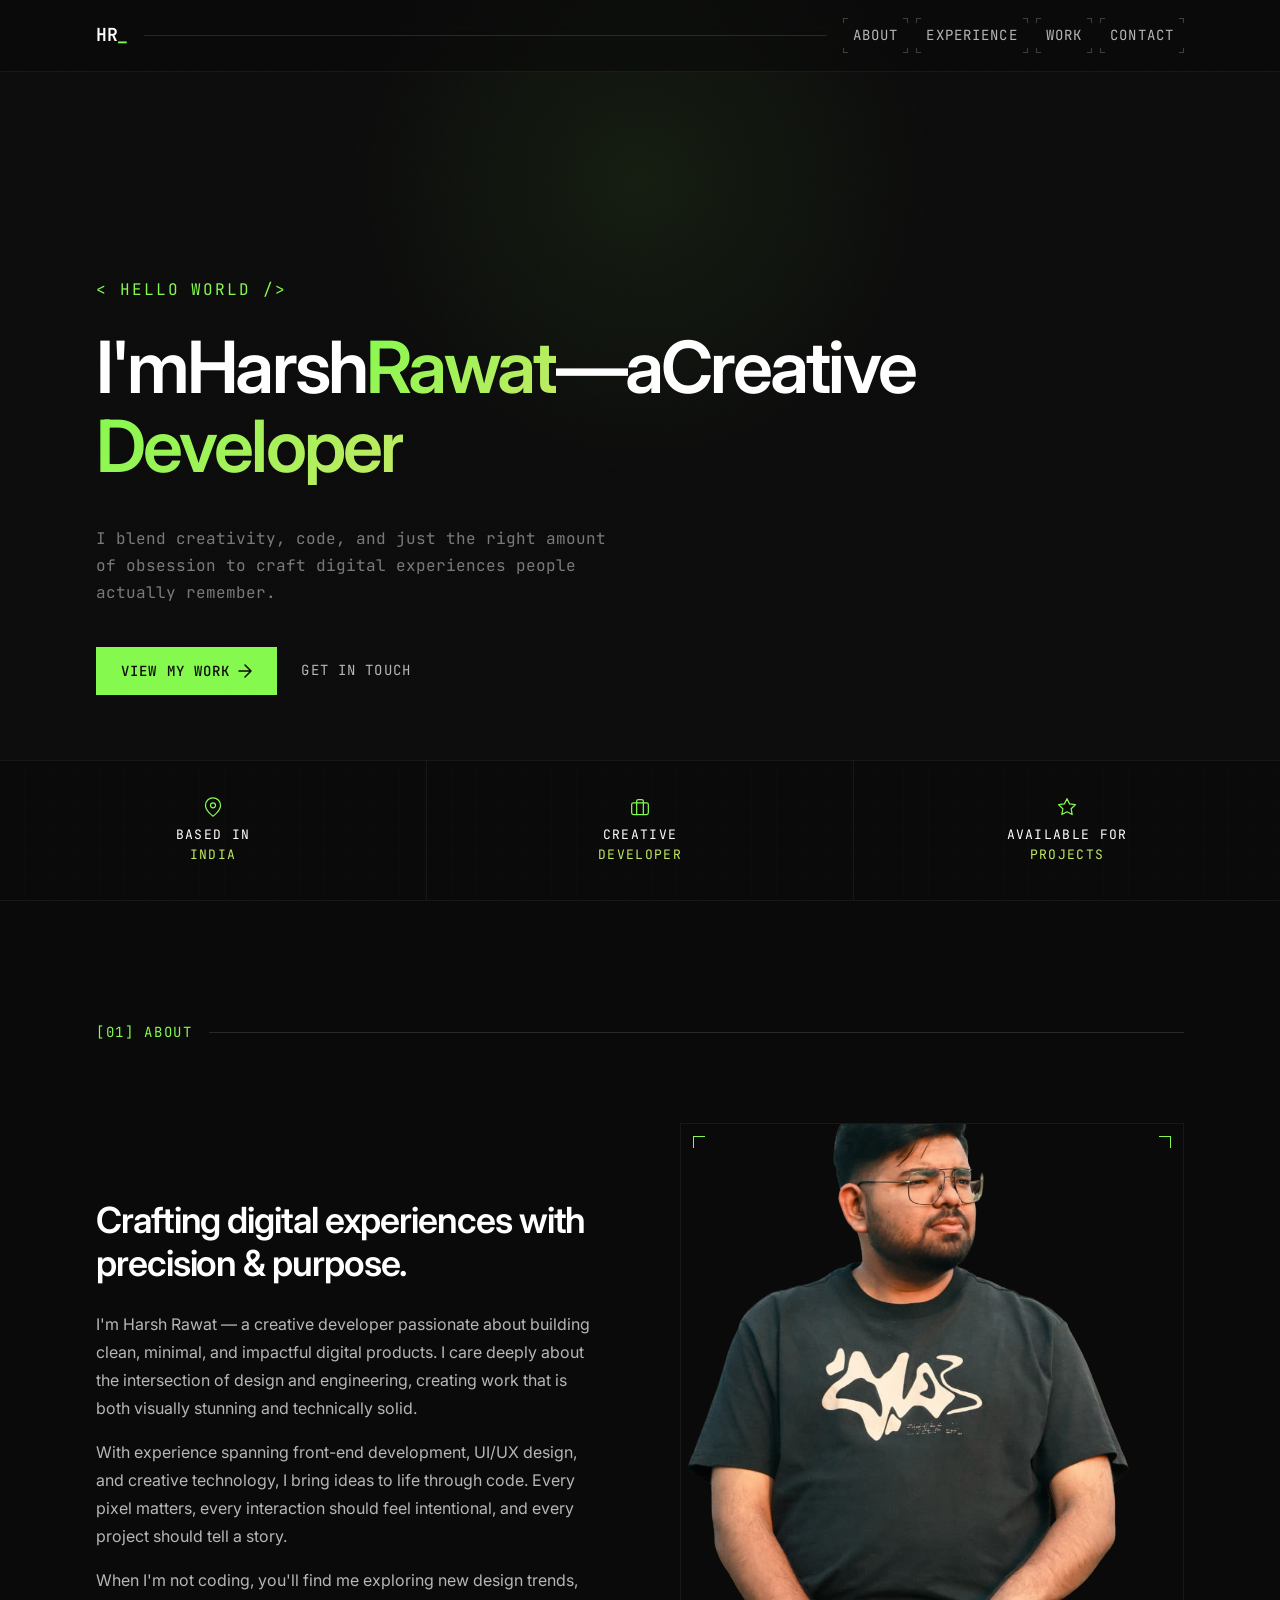
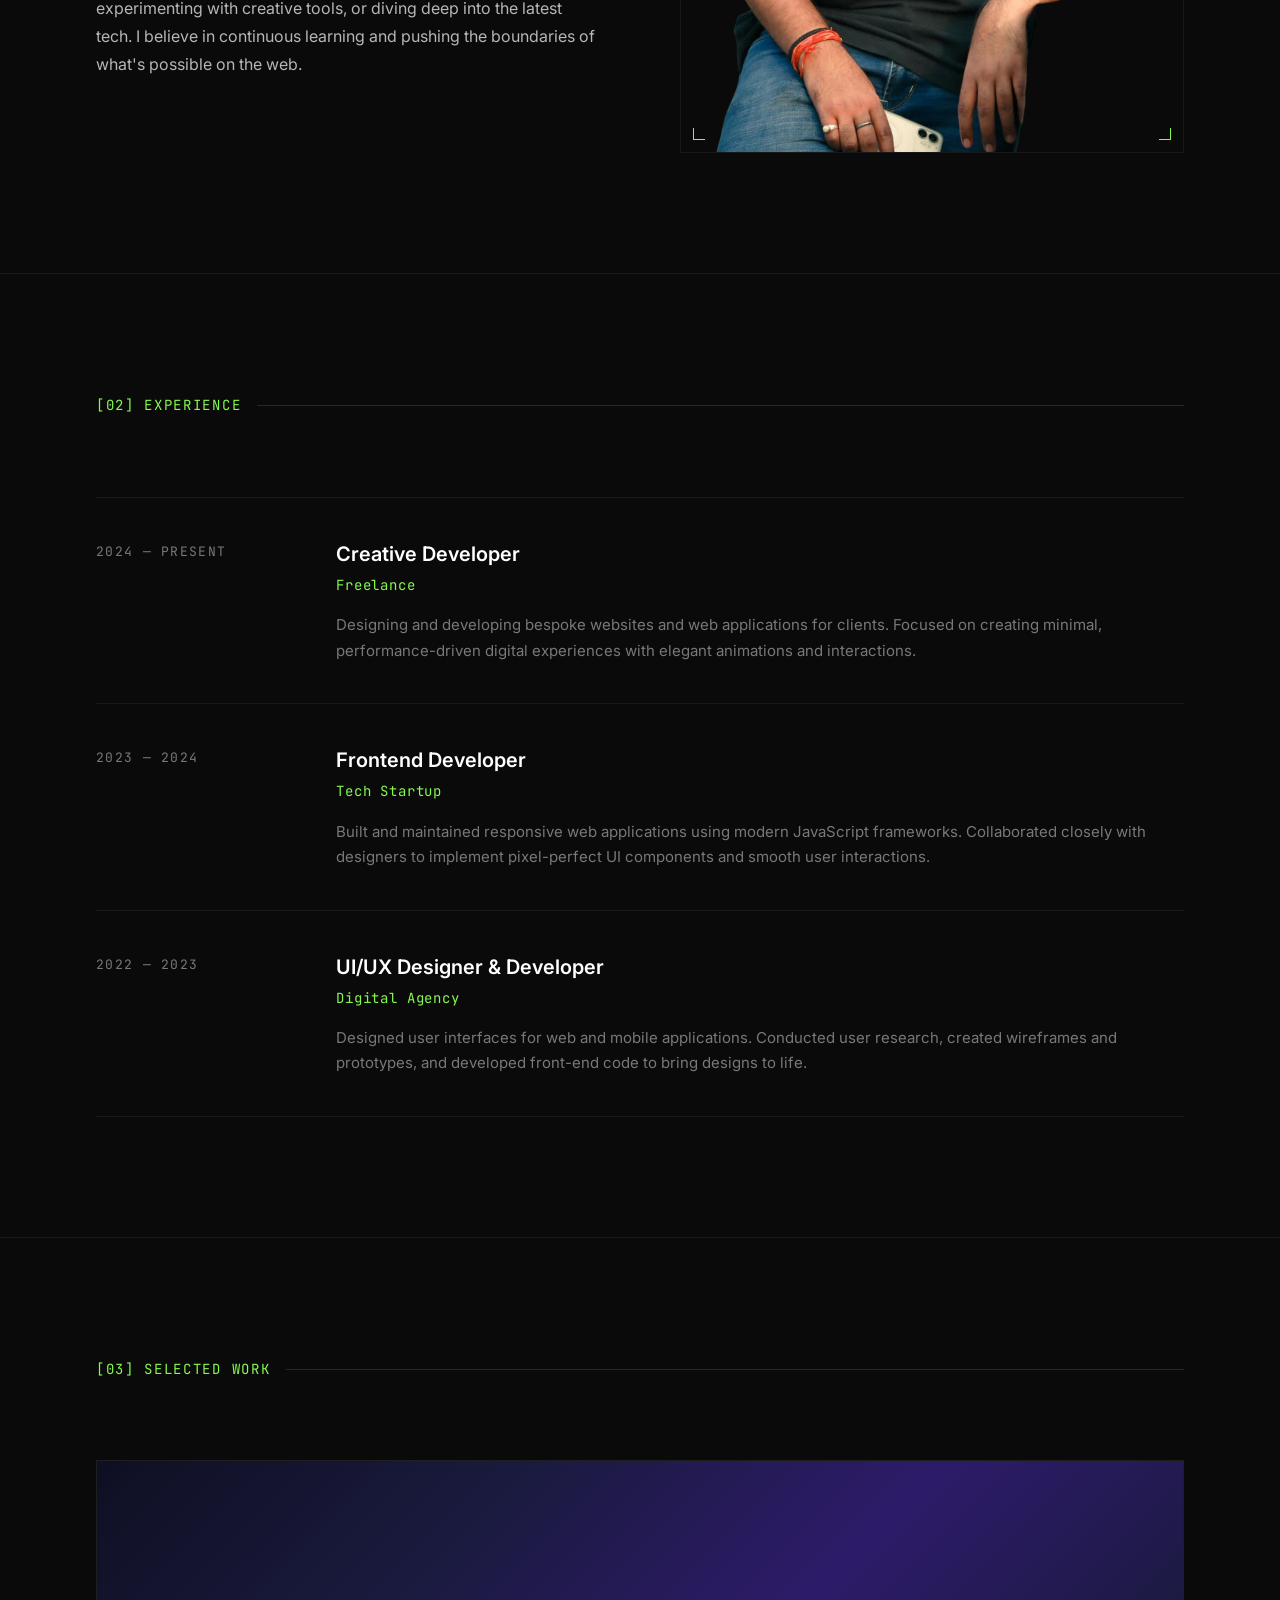
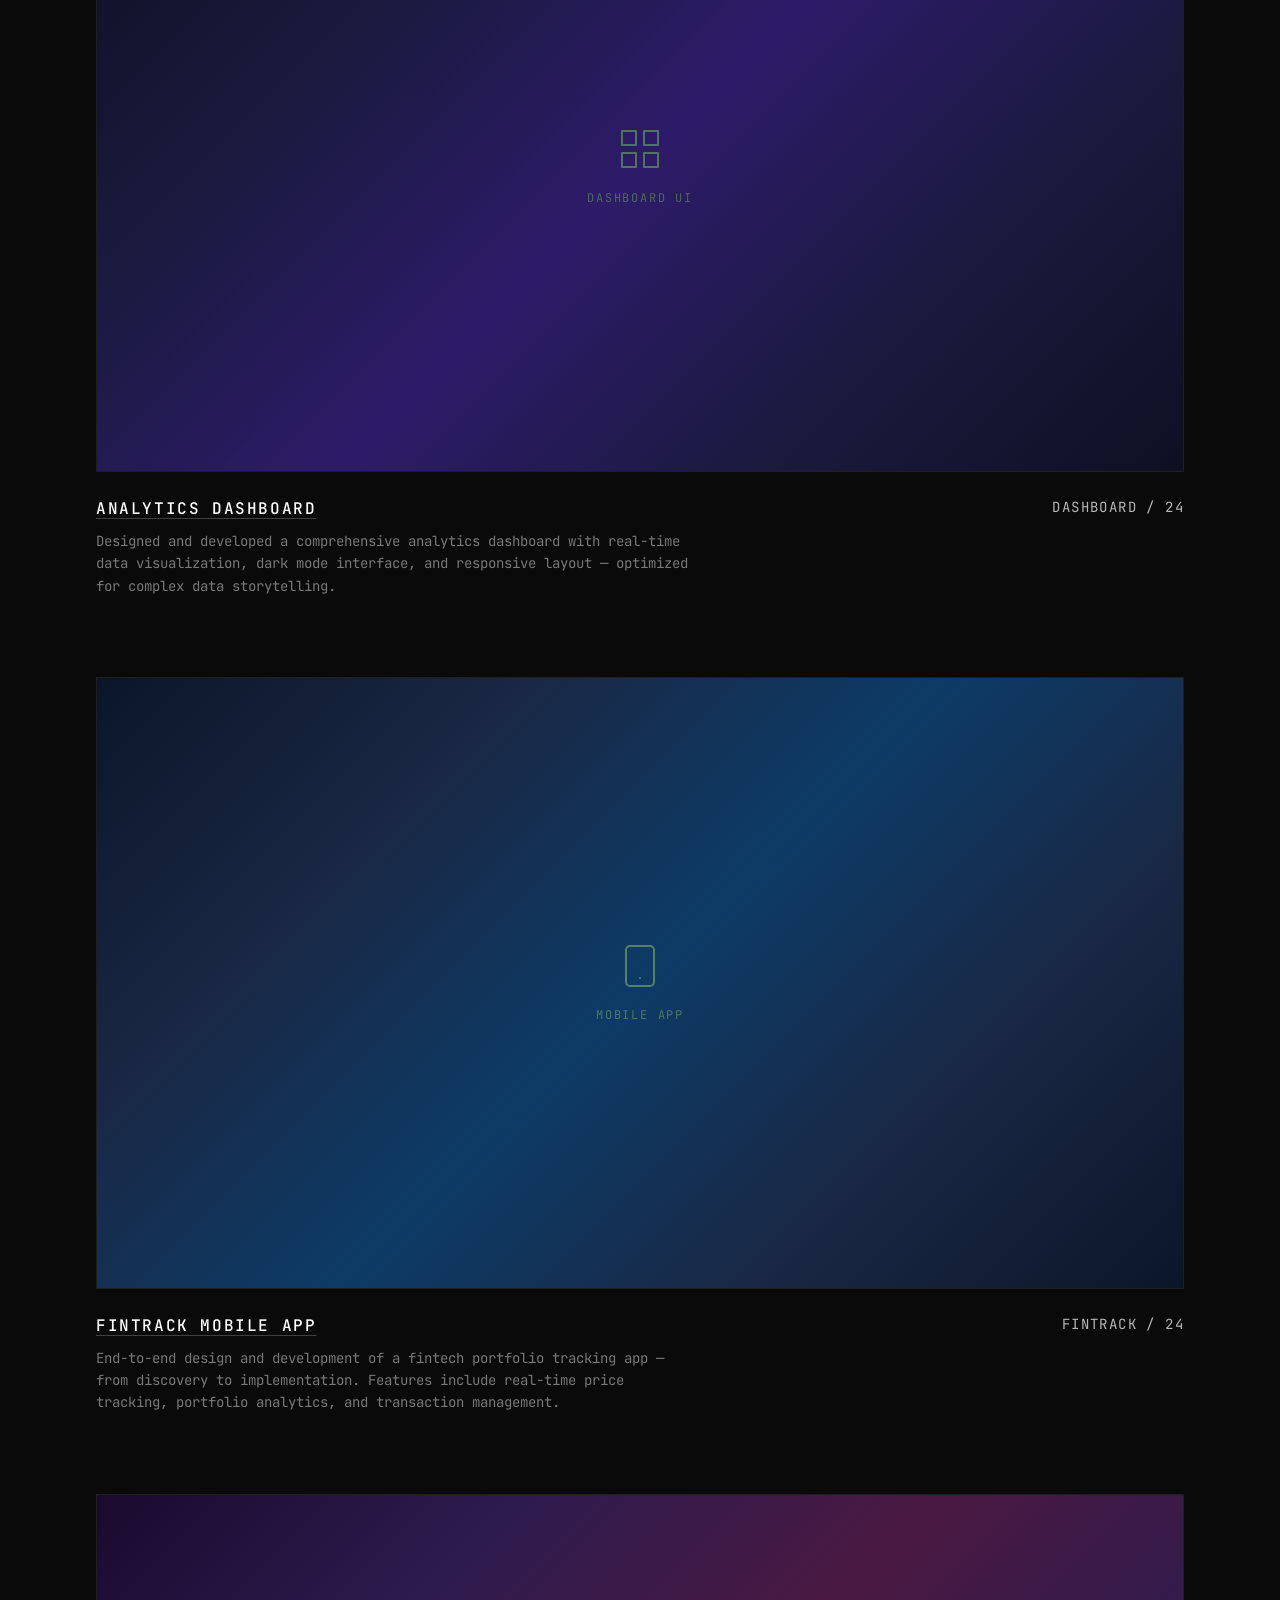
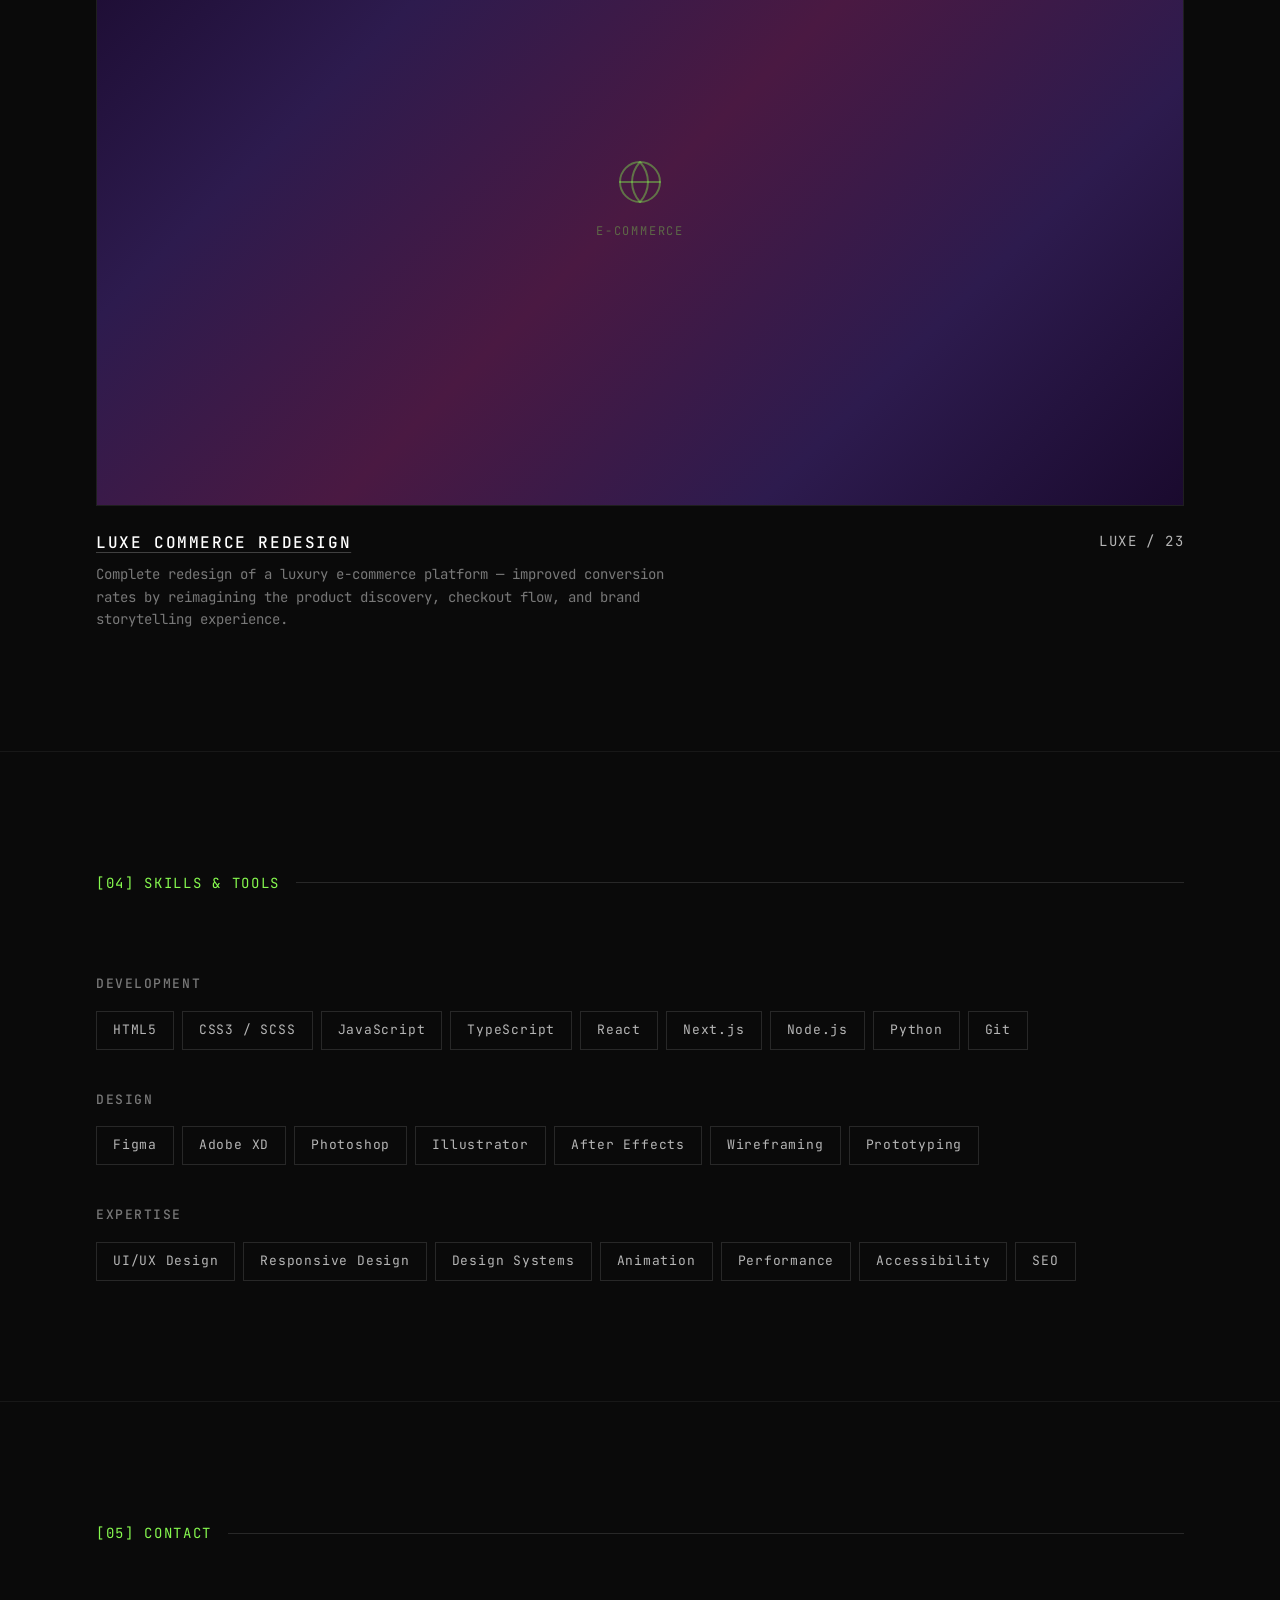
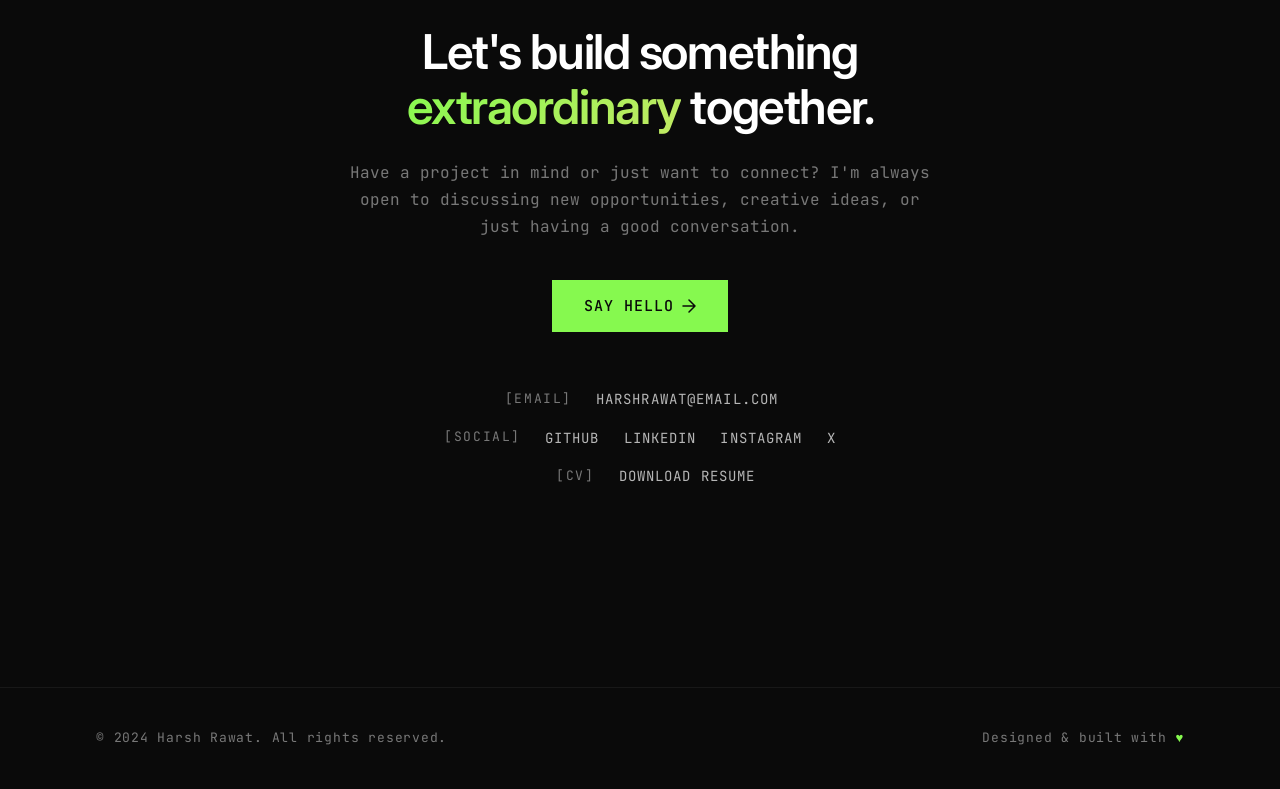
==== commit d2319088: "feat: add real profile photo to about section" ====
--- a/index.html
+++ b/index.html
@@ -154,13 +154,7 @@
           </div>
 
           <div class="about__image-wrapper animate-on-scroll delay-2">
-            <!-- CSS gradient placeholder for profile photo -->
-            <div class="about__image" style="background: linear-gradient(145deg, #1a1a2e 0%, #16213e 30%, #0f3460 60%, #1a1a2e 100%); display:flex; align-items:center; justify-content:center;">
-              <svg width="80" height="80" viewBox="0 0 24 24" fill="none" stroke="rgba(134,249,79,0.3)" stroke-width="0.8" stroke-linecap="round" stroke-linejoin="round">
-                <path d="M20 21v-2a4 4 0 0 0-4-4H8a4 4 0 0 0-4 4v2"/>
-                <circle cx="12" cy="7" r="4"/>
-              </svg>
-            </div>
+            <img class="about__image" src="My photo .png" alt="Harsh Rawat — Portrait" loading="lazy">
             <div class="about__image-corners">
               <span class="corner corner--tl"></span>
               <span class="corner corner--tr"></span>
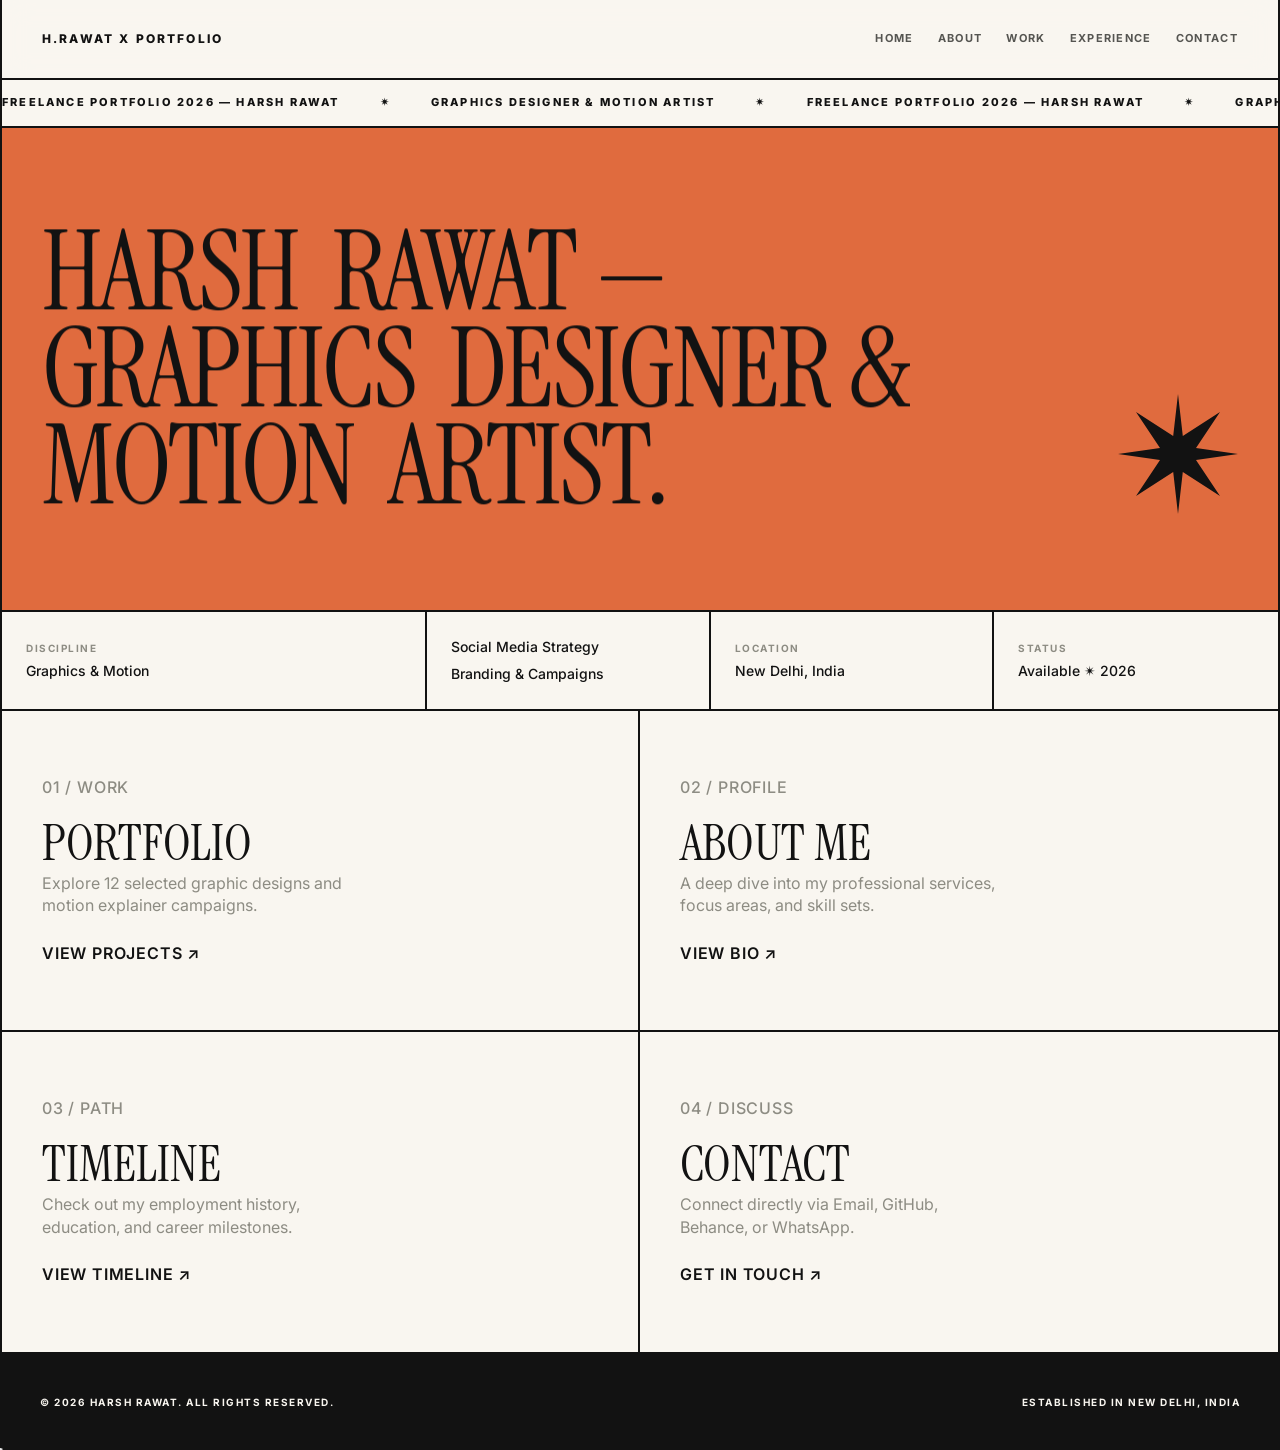
==== commit 8629c828: "Convert portfolio to multi-page Swiss layout, update project images to high-res, fix sidebars, remov" ====
--- a/index.html
+++ b/index.html
@@ -3,55 +3,29 @@
 <head>
   <meta charset="UTF-8">
   <meta name="viewport" content="width=device-width, initial-scale=1.0">
-  <title>Harsh Rawat — Portfolio</title>
-  <meta name="description" content="Harsh Rawat — Creative developer crafting minimal, high-impact digital experiences. Explore my work in design, development, and creative technology.">
-  <meta property="og:title" content="Harsh Rawat — Portfolio">
-  <meta property="og:description" content="Creative developer crafting minimal, high-impact digital experiences.">
+  <title>Harsh Rawat — Portfolio ✴︎ Freelance 2026</title>
+  <meta name="description" content="Portfolio of Harsh Rawat — Graphics Designer & Motion Artist. Inspired by Neo-Brutalist Swiss print layouts.">
+  
+  <meta property="og:title" content="Harsh Rawat — Portfolio ✴︎ Freelance 2026">
+  <meta property="og:description" content="Graphics Designer & Motion Artist specializing in social media campaigns, motion design, and branding.">
   <meta property="og:type" content="website">
-  <meta name="twitter:card" content="summary_large_image">
-  <link rel="icon" href="data:image/svg+xml,<svg xmlns='http://www.w3.org/2000/svg' viewBox='0 0 100 100'><text y='.9em' font-size='90'>⚡</text></svg>">
+  
+  <link rel="icon" href="data:image/svg+xml,<svg xmlns='http://www.w3.org/2000/svg' viewBox='0 0 100 100'><text y='.9em' font-size='90'>✴︎</text></svg>">
   <link rel="stylesheet" href="css/style.css">
 </head>
 <body>
 
-  <!-- ========== NAVIGATION ========== -->
-  <nav class="nav" id="nav">
+  <!-- ========== HEADER NAV ========== -->
+  <nav class="nav brutalist-border-bottom">
     <div class="nav__inner">
-      <a href="#" class="nav__logo" id="navLogo">HR</a>
-
-      <div class="nav__line">
-        <div class="nav__line-progress" id="scrollProgress"></div>
-      </div>
-
+      <a href="index.html" class="nav__logo" data-magnetic><span>H.RAWAT X PORTFOLIO</span></a>
+      
       <div class="nav__links" id="navLinks">
-        <a href="#about" class="nav__link">
-          <span class="corner corner--tl"></span>
-          <span class="corner corner--tr"></span>
-          <span class="corner corner--bl"></span>
-          <span class="corner corner--br"></span>
-          About
-        </a>
-        <a href="#experience" class="nav__link">
-          <span class="corner corner--tl"></span>
-          <span class="corner corner--tr"></span>
-          <span class="corner corner--bl"></span>
-          <span class="corner corner--br"></span>
-          Experience
-        </a>
-        <a href="#work" class="nav__link">
-          <span class="corner corner--tl"></span>
-          <span class="corner corner--tr"></span>
-          <span class="corner corner--bl"></span>
-          <span class="corner corner--br"></span>
-          Work
-        </a>
-        <a href="#contact" class="nav__link">
-          <span class="corner corner--tl"></span>
-          <span class="corner corner--tr"></span>
-          <span class="corner corner--bl"></span>
-          <span class="corner corner--br"></span>
-          Contact
-        </a>
+        <a href="index.html" class="nav__link active">Home</a>
+        <a href="about.html" class="nav__link">About</a>
+        <a href="work.html" class="nav__link">Work</a>
+        <a href="experience.html" class="nav__link">Experience</a>
+        <a href="contact.html" class="nav__link">Contact</a>
       </div>
 
       <button class="nav__toggle" id="navToggle" aria-label="Toggle menu">
@@ -62,334 +36,110 @@
     </div>
   </nav>
 
-  <main>
-    <!-- ========== HERO ========== -->
-    <section class="hero" id="hero">
-      <div class="hero__grain"></div>
-      <div class="hero__glow"></div>
-
-      <div class="hero__content">
-        <p class="hero__greeting font-mono">&lt; Hello World /&gt;</p>
-
-        <h1 class="hero__title" id="heroTitle">
-          <!-- Words will be injected by JS for text reveal effect -->
-        </h1>
-
-        <p class="hero__subtitle font-mono">
-          I blend creativity, code, and just the right amount of obsession to craft digital experiences people actually remember.
-        </p>
-
-        <div class="hero__cta-row">
-          <a href="#work" class="hero__cta">
-            <span>View My Work</span>
-            <svg width="14" height="14" viewBox="0 0 14 14" fill="none" style="position:relative;z-index:1">
-              <path d="M1 7H13M13 7L7 1M13 7L7 13" stroke="currentColor" stroke-width="1.5" stroke-linecap="round" stroke-linejoin="round"/>
-            </svg>
-          </a>
-          <a href="#contact" class="hero__cta-secondary">Get In Touch</a>
+  <main class="page-container brutalist-border-left brutalist-border-right">
+    <!-- ========== HERO SECTION ========== -->
+    <section class="hero brutalist-border-bottom" id="hero">
+      <div class="hero__top-ticker brutalist-border-bottom">
+        <div class="ticker-inner">
+          <span>FREELANCE PORTFOLIO 2026 — HARSH RAWAT</span>
+          <span>✴︎</span>
+          <span>GRAPHICS DESIGNER & MOTION ARTIST</span>
+          <span>✴︎</span>
+          <span>FREELANCE PORTFOLIO 2026 — HARSH RAWAT</span>
+          <span>✴︎</span>
+          <span>GRAPHICS DESIGNER & MOTION ARTIST</span>
         </div>
       </div>
 
-      <div class="hero__info-bar">
-        <div class="hero__info-cell">
-          <div class="hero__info-cell__pattern"></div>
-          <div class="hero__info-cell__content">
-            <svg class="hero__info-cell__icon" viewBox="0 0 24 24" fill="none" stroke="currentColor" stroke-width="1.5" stroke-linecap="round" stroke-linejoin="round">
-              <path d="M21 10c0 7-9 13-9 13s-9-6-9-13a9 9 0 0 1 18 0z"/>
-              <circle cx="12" cy="10" r="3"/>
-            </svg>
-            <p class="hero__info-cell__text">
-              Based in<br><span>India</span>
-            </p>
-          </div>
+      <div class="hero__main">
+        <h1 class="hero__title" id="heroTitle">
+          <!-- Populated by JS text reveal -->
+        </h1>
+        
+        <div class="hero__starburst-wrap">
+          <svg class="starburst-icon" viewBox="0 0 100 100" width="120" height="120">
+            <path d="M50 0 L54 35 L85 15 L65 45 L100 50 L65 55 L85 85 L54 65 L50 100 L46 65 L15 85 L35 55 L0 50 L35 45 L15 15 L46 35 Z" fill="#121212"/>
+          </svg>
         </div>
+      </div>
 
-        <div class="hero__info-cell">
-          <div class="hero__info-cell__pattern"></div>
-          <div class="hero__info-cell__content">
-            <svg class="hero__info-cell__icon" viewBox="0 0 24 24" fill="none" stroke="currentColor" stroke-width="1.5" stroke-linecap="round" stroke-linejoin="round">
-              <rect x="2" y="7" width="20" height="14" rx="2" ry="2"/>
-              <path d="M16 21V5a2 2 0 0 0-2-2h-4a2 2 0 0 0-2 2v16"/>
-            </svg>
-            <p class="hero__info-cell__text">
-              Creative<br><span>Developer</span>
-            </p>
-          </div>
+      <div class="hero__meta-grid brutalist-border-top">
+        <div class="meta-cell brutalist-border-right">
+          <span class="meta-label">DISCIPLINE</span>
+          <span class="meta-value">Graphics & Motion</span>
         </div>
-
-        <div class="hero__info-cell">
-          <div class="hero__info-cell__pattern"></div>
-          <div class="hero__info-cell__content">
-            <svg class="hero__info-cell__icon" viewBox="0 0 24 24" fill="none" stroke="currentColor" stroke-width="1.5" stroke-linecap="round" stroke-linejoin="round">
-              <polygon points="12 2 15.09 8.26 22 9.27 17 14.14 18.18 21.02 12 17.77 5.82 21.02 7 14.14 2 9.27 8.91 8.26 12 2"/>
-            </svg>
-            <p class="hero__info-cell__text">
-              Available for<br><span>Projects</span>
-            </p>
-          </div>
+        <div class="meta-cell brutalist-border-right">
+          <span class="meta-value">Social Media Strategy</span>
+          <span class="meta-value">Branding & Campaigns</span>
+        </div>
+        <div class="meta-cell brutalist-border-right">
+          <span class="meta-label">LOCATION</span>
+          <span class="meta-value">New Delhi, India</span>
+        </div>
+        <div class="meta-cell">
+          <span class="meta-label">STATUS</span>
+          <span class="meta-value">Available ✴︎ 2026</span>
         </div>
       </div>
     </section>
 
-    <!-- ========== ABOUT ========== -->
-    <section class="section about" id="about">
-      <div class="container">
-        <div class="section__header animate-on-scroll">
-          <span class="section__label">[01] About</span>
-          <div class="section__line"></div>
-        </div>
+    <!-- ========== DIRECTORY BENTO GRID ========== -->
+    <section class="section home-directory">
+      <div class="directory-grid">
+        <!-- Panel 1: Work -->
+        <a href="work.html" class="directory-panel brutalist-border-right brutalist-border-bottom animate-on-scroll" data-magnetic>
+          <div class="panel-inner">
+            <span class="panel-num">01 / WORK</span>
+            <h2 class="panel-title">PORTFOLIO</h2>
+            <p class="panel-desc">Explore 12 selected graphic designs and motion explainer campaigns.</p>
+            <span class="panel-arrow">VIEW PROJECTS ↗</span>
+          </div>
+        </a>
 
-        <div class="about__grid">
-          <div class="about__text animate-on-scroll delay-1">
-            <h2>Crafting digital experiences with precision & purpose.</h2>
-            <p>
-              I'm Harsh Rawat — a creative developer passionate about building clean, minimal, and impactful digital products. I care deeply about the intersection of design and engineering, creating work that is both visually stunning and technically solid.
-            </p>
-            <p>
-              With experience spanning front-end development, UI/UX design, and creative technology, I bring ideas to life through code. Every pixel matters, every interaction should feel intentional, and every project should tell a story.
-            </p>
-            <p>
-              When I'm not coding, you'll find me exploring new design trends, experimenting with creative tools, or diving deep into the latest tech. I believe in continuous learning and pushing the boundaries of what's possible on the web.
-            </p>
+        <!-- Panel 2: About -->
+        <a href="about.html" class="directory-panel brutalist-border-bottom animate-on-scroll delay-1" data-magnetic>
+          <div class="panel-inner">
+            <span class="panel-num">02 / PROFILE</span>
+            <h2 class="panel-title">ABOUT ME</h2>
+            <p class="panel-desc">A deep dive into my professional services, focus areas, and skill sets.</p>
+            <span class="panel-arrow">VIEW BIO ↗</span>
           </div>
+        </a>
 
-          <div class="about__image-wrapper animate-on-scroll delay-2">
-            <img class="about__image" src="My photo .png" alt="Harsh Rawat — Portrait" loading="lazy">
-            <div class="about__image-corners">
-              <span class="corner corner--tl"></span>
-              <span class="corner corner--tr"></span>
-              <span class="corner corner--bl"></span>
-              <span class="corner corner--br"></span>
-            </div>
+        <!-- Panel 3: Experience -->
+        <a href="experience.html" class="directory-panel brutalist-border-right animate-on-scroll delay-2" data-magnetic>
+          <div class="panel-inner">
+            <span class="panel-num">03 / PATH</span>
+            <h2 class="panel-title">TIMELINE</h2>
+            <p class="panel-desc">Check out my employment history, education, and career milestones.</p>
+            <span class="panel-arrow">VIEW TIMELINE ↗</span>
           </div>
-        </div>
-      </div>
-    </section>
+        </a>
 
-    <!-- ========== EXPERIENCE ========== -->
-    <section class="section" id="experience">
-      <div class="container">
-        <div class="section__header animate-on-scroll">
-          <span class="section__label">[02] Experience</span>
-          <div class="section__line"></div>
-        </div>
-
-        <div class="experience__timeline">
-          <div class="experience__item animate-on-scroll delay-1">
-            <div class="experience__period">2024 — Present</div>
-            <div class="experience__details">
-              <h3>Creative Developer</h3>
-              <div class="company">Freelance</div>
-              <p>Designing and developing bespoke websites and web applications for clients. Focused on creating minimal, performance-driven digital experiences with elegant animations and interactions.</p>
-            </div>
+        <!-- Panel 4: Contact -->
+        <a href="contact.html" class="directory-panel animate-on-scroll delay-3" data-magnetic>
+          <div class="panel-inner">
+            <span class="panel-num">04 / DISCUSS</span>
+            <h2 class="panel-title">CONTACT</h2>
+            <p class="panel-desc">Connect directly via Email, GitHub, Behance, or WhatsApp.</p>
+            <span class="panel-arrow">GET IN TOUCH ↗</span>
           </div>
-
-          <div class="experience__item animate-on-scroll delay-2">
-            <div class="experience__period">2023 — 2024</div>
-            <div class="experience__details">
-              <h3>Frontend Developer</h3>
-              <div class="company">Tech Startup</div>
-              <p>Built and maintained responsive web applications using modern JavaScript frameworks. Collaborated closely with designers to implement pixel-perfect UI components and smooth user interactions.</p>
-            </div>
-          </div>
-
-          <div class="experience__item animate-on-scroll delay-3">
-            <div class="experience__period">2022 — 2023</div>
-            <div class="experience__details">
-              <h3>UI/UX Designer & Developer</h3>
-              <div class="company">Digital Agency</div>
-              <p>Designed user interfaces for web and mobile applications. Conducted user research, created wireframes and prototypes, and developed front-end code to bring designs to life.</p>
-            </div>
-          </div>
-        </div>
-      </div>
-    </section>
-
-    <!-- ========== PROJECTS ========== -->
-    <section class="section" id="work">
-      <div class="container">
-        <div class="section__header animate-on-scroll">
-          <span class="section__label">[03] Selected Work</span>
-          <div class="section__line"></div>
-        </div>
-
-        <div class="projects__grid">
-          <!-- Project 1 -->
-          <div class="project-card animate-on-scroll delay-1">
-            <div class="project-card__image-wrapper">
-              <div class="project-card__image project-card__image--default" style="width:100%;height:100%;background:linear-gradient(135deg, #0f0f23 0%, #1a1a3e 25%, #2d1b69 50%, #1a1a3e 75%, #0f0f23 100%); display:flex; align-items:center; justify-content:center; flex-direction:column; gap:16px;">
-                <svg width="48" height="48" viewBox="0 0 24 24" fill="none" stroke="rgba(134,249,79,0.4)" stroke-width="1" stroke-linecap="round" stroke-linejoin="round">
-                  <rect x="3" y="3" width="7" height="7"/>
-                  <rect x="14" y="3" width="7" height="7"/>
-                  <rect x="14" y="14" width="7" height="7"/>
-                  <rect x="3" y="14" width="7" height="7"/>
-                </svg>
-                <span style="font-family:var(--font-mono);font-size:12px;letter-spacing:0.15em;color:rgba(134,249,79,0.35);text-transform:uppercase;">Dashboard UI</span>
-              </div>
-            </div>
-            <div class="project-card__meta">
-              <div class="project-card__info">
-                <a href="#" class="project-card__title">Analytics Dashboard</a>
-                <p class="project-card__desc">Designed and developed a comprehensive analytics dashboard with real-time data visualization, dark mode interface, and responsive layout — optimized for complex data storytelling.</p>
-              </div>
-              <span class="project-card__year">DASHBOARD / 24</span>
-            </div>
-          </div>
-
-          <!-- Project 2 -->
-          <div class="project-card animate-on-scroll delay-2">
-            <div class="project-card__image-wrapper">
-              <div class="project-card__image project-card__image--default" style="width:100%;height:100%;background:linear-gradient(135deg, #0a1628 0%, #1a2744 25%, #0d3b66 50%, #1a2744 75%, #0a1628 100%); display:flex; align-items:center; justify-content:center; flex-direction:column; gap:16px;">
-                <svg width="48" height="48" viewBox="0 0 24 24" fill="none" stroke="rgba(194,234,99,0.4)" stroke-width="1" stroke-linecap="round" stroke-linejoin="round">
-                  <rect x="5" y="2" width="14" height="20" rx="2" ry="2"/>
-                  <line x1="12" y1="18" x2="12.01" y2="18"/>
-                </svg>
-                <span style="font-family:var(--font-mono);font-size:12px;letter-spacing:0.15em;color:rgba(194,234,99,0.35);text-transform:uppercase;">Mobile App</span>
-              </div>
-            </div>
-            <div class="project-card__meta">
-              <div class="project-card__info">
-                <a href="#" class="project-card__title">FinTrack Mobile App</a>
-                <p class="project-card__desc">End-to-end design and development of a fintech portfolio tracking app — from discovery to implementation. Features include real-time price tracking, portfolio analytics, and transaction management.</p>
-              </div>
-              <span class="project-card__year">FINTRACK / 24</span>
-            </div>
-          </div>
-
-          <!-- Project 3 -->
-          <div class="project-card animate-on-scroll delay-3">
-            <div class="project-card__image-wrapper">
-              <div class="project-card__image project-card__image--default" style="width:100%;height:100%;background:linear-gradient(135deg, #1a0a2e 0%, #2d1b4e 25%, #4a1942 50%, #2d1b4e 75%, #1a0a2e 100%); display:flex; align-items:center; justify-content:center; flex-direction:column; gap:16px;">
-                <svg width="48" height="48" viewBox="0 0 24 24" fill="none" stroke="rgba(134,249,79,0.4)" stroke-width="1" stroke-linecap="round" stroke-linejoin="round">
-                  <circle cx="12" cy="12" r="10"/>
-                  <line x1="2" y1="12" x2="22" y2="12"/>
-                  <path d="M12 2a15.3 15.3 0 0 1 4 10 15.3 15.3 0 0 1-4 10 15.3 15.3 0 0 1-4-10 15.3 15.3 0 0 1 4-10z"/>
-                </svg>
-                <span style="font-family:var(--font-mono);font-size:12px;letter-spacing:0.15em;color:rgba(134,249,79,0.35);text-transform:uppercase;">E-Commerce</span>
-              </div>
-            </div>
-            <div class="project-card__meta">
-              <div class="project-card__info">
-                <a href="#" class="project-card__title">Luxe Commerce Redesign</a>
-                <p class="project-card__desc">Complete redesign of a luxury e-commerce platform — improved conversion rates by reimagining the product discovery, checkout flow, and brand storytelling experience.</p>
-              </div>
-              <span class="project-card__year">LUXE / 23</span>
-            </div>
-          </div>
-        </div>
-      </div>
-    </section>
-
-    <!-- ========== SKILLS ========== -->
-    <section class="section" id="skills">
-      <div class="container">
-        <div class="section__header animate-on-scroll">
-          <span class="section__label">[04] Skills & Tools</span>
-          <div class="section__line"></div>
-        </div>
-
-        <div class="skills__categories">
-          <div class="skills__category animate-on-scroll delay-1">
-            <span class="skills__category-title">Development</span>
-            <div class="skills__tags">
-              <span class="skill-tag">HTML5</span>
-              <span class="skill-tag">CSS3 / SCSS</span>
-              <span class="skill-tag">JavaScript</span>
-              <span class="skill-tag">TypeScript</span>
-              <span class="skill-tag">React</span>
-              <span class="skill-tag">Next.js</span>
-              <span class="skill-tag">Node.js</span>
-              <span class="skill-tag">Python</span>
-              <span class="skill-tag">Git</span>
-            </div>
-          </div>
-
-          <div class="skills__category animate-on-scroll delay-2">
-            <span class="skills__category-title">Design</span>
-            <div class="skills__tags">
-              <span class="skill-tag">Figma</span>
-              <span class="skill-tag">Adobe XD</span>
-              <span class="skill-tag">Photoshop</span>
-              <span class="skill-tag">Illustrator</span>
-              <span class="skill-tag">After Effects</span>
-              <span class="skill-tag">Wireframing</span>
-              <span class="skill-tag">Prototyping</span>
-            </div>
-          </div>
-
-          <div class="skills__category animate-on-scroll delay-3">
-            <span class="skills__category-title">Expertise</span>
-            <div class="skills__tags">
-              <span class="skill-tag">UI/UX Design</span>
-              <span class="skill-tag">Responsive Design</span>
-              <span class="skill-tag">Design Systems</span>
-              <span class="skill-tag">Animation</span>
-              <span class="skill-tag">Performance</span>
-              <span class="skill-tag">Accessibility</span>
-              <span class="skill-tag">SEO</span>
-            </div>
-          </div>
-        </div>
-      </div>
-    </section>
-
-    <!-- ========== CONTACT ========== -->
-    <section class="section contact" id="contact">
-      <div class="container">
-        <div class="section__header animate-on-scroll">
-          <span class="section__label">[05] Contact</span>
-          <div class="section__line"></div>
-        </div>
-
-        <div class="contact__content animate-on-scroll delay-1">
-          <h2 class="contact__title">
-            Let's build something<br>
-            <span class="hero__title-accent">extraordinary</span> together.
-          </h2>
-          <p class="contact__subtitle font-mono">
-            Have a project in mind or just want to connect? I'm always open to discussing new opportunities, creative ideas, or just having a good conversation.
-          </p>
-
-          <a href="mailto:harshrawat@email.com" class="contact__email-cta">
-            <span>Say Hello</span>
-            <svg width="14" height="14" viewBox="0 0 14 14" fill="none">
-              <path d="M1 7H13M13 7L7 1M13 7L7 13" stroke="currentColor" stroke-width="1.5" stroke-linecap="round" stroke-linejoin="round"/>
-            </svg>
-          </a>
-        </div>
-
-        <div class="contact__links animate-on-scroll delay-2" style="margin-top: 56px;">
-          <div class="contact__link-row">
-            <span class="contact__link-label">[Email]</span>
-            <a href="mailto:harshrawat@email.com" class="contact__link-value">harshrawat@email.com</a>
-          </div>
-          <div class="contact__link-row">
-            <span class="contact__link-label">[Social]</span>
-            <div class="contact__socials">
-              <a href="https://github.com/HarshRawat12" target="_blank" rel="noopener noreferrer" class="contact__link-value">GitHub</a>
-              <a href="https://linkedin.com/in/" target="_blank" rel="noopener noreferrer" class="contact__link-value">LinkedIn</a>
-              <a href="https://instagram.com/" target="_blank" rel="noopener noreferrer" class="contact__link-value">Instagram</a>
-              <a href="https://x.com/" target="_blank" rel="noopener noreferrer" class="contact__link-value">X</a>
-            </div>
-          </div>
-          <div class="contact__link-row">
-            <span class="contact__link-label">[CV]</span>
-            <a href="#" class="contact__link-value">Download Resume</a>
-          </div>
-        </div>
+        </a>
       </div>
     </section>
   </main>
 
   <!-- ========== FOOTER ========== -->
-  <footer class="footer">
-    <div class="container">
-      <div class="footer__inner">
-        <p class="footer__text">© 2024 Harsh Rawat. All rights reserved.</p>
-        <p class="footer__text">Designed & built with <span>♥</span></p>
-      </div>
+  <footer class="footer brutalist-border-top">
+    <div class="footer__inner">
+      <p>© 2026 HARSH RAWAT. ALL RIGHTS RESERVED.</p>
+      <p>ESTABLISHED IN NEW DELHI, INDIA</p>
     </div>
   </footer>
+
+  <!-- ========== CUSTOM CURSOR SYSTEM ========== -->
+  <div class="custom-cursor__ring" id="customCursorRing"></div>
+  <div class="custom-cursor__dot" id="customCursorDot"></div>
 
   <script src="js/main.js"></script>
 </body>
--- a/css/style.css
+++ b/css/style.css
@@ -1,62 +1,47 @@
 /* ============================================================
-   HARSH RAWAT — PORTFOLIO DESIGN SYSTEM
-   Minimal · Dark · Elegantly Animated
+   HARSH RAWAT — MODERN SWISS NEO-BRUTALIST DESIGN SYSTEM
+   Inspired by Emma Vallon Freelance 2026 Portfolio
+   Flat Layouts · Thick Outlines · Condensed Serif Typography
    ============================================================ */
 
 /* ---------- Google Fonts ---------- */
-@import url('https://fonts.googleapis.com/css2?family=Inter:wght@300;400;500;600;700&family=JetBrains+Mono:wght@300;400;500;600&display=swap');
+@import url('https://fonts.googleapis.com/css2?family=Instrument+Serif:ital,wght@0,400;1,400&family=Inter:wght@300;400;500;600;700;800&display=swap');
 
 /* ---------- CSS Custom Properties ---------- */
 :root {
   /* Colors */
-  --bg-primary:    #0A0A0A;
-  --bg-secondary:  #111111;
-  --bg-tertiary:   #1A1A1A;
-  --bg-card:       #0D0D0D;
-
-  --text-primary:  #FFFFFF;
-  --text-secondary: rgba(255, 255, 255, 0.70);
-  --text-muted:    rgba(255, 255, 255, 0.45);
-  --text-dim:      rgba(255, 255, 255, 0.22);
-
-  --accent:        #86F94F;
-  --accent-soft:   #C2EA63;
-  --accent-glow:   rgba(134, 249, 79, 0.18);
-
-  --border:        rgba(255, 255, 255, 0.06);
-  --border-hover:  rgba(255, 255, 255, 0.12);
-  --border-accent: rgba(134, 249, 79, 0.30);
+  --bg-primary:      #F9F6F0;  /* Warm milk / cream background */
+  --bg-dark:         #121212;  /* Deep charcoal black */
+  --bg-white:        #FFFFFF;  /* Solid off-white for bento cards */
+  
+  --text-primary:    #121212;  /* Sharp charcoal text */
+  --text-secondary:  #555551;  /* Muted charcoal */
+  --text-muted:      #8D8C83;  /* Faded print gray */
+  --text-light:      #F9F6F0;
+  
+  --accent:          #E06B3E;  /* Vibrant Burnt Terracotta */
+  --accent-olive:    #5E6D58;  /* Flat Olive Green */
+  
+  --border-color:    #121212;
+  --border-width:    2px;
 
   /* Typography */
-  --font-sans:  'Inter', -apple-system, BlinkMacSystemFont, 'Segoe UI', sans-serif;
-  --font-mono:  'JetBrains Mono', 'Fira Code', 'Cascadia Code', monospace;
-
+  --font-sans:       'Inter', -apple-system, BlinkMacSystemFont, sans-serif;
+  --font-serif:      'Instrument Serif', Georgia, serif;
+  
   /* Spacing */
-  --space-xs:   4px;
-  --space-sm:   8px;
-  --space-md:   16px;
-  --space-lg:   24px;
-  --space-xl:   40px;
-  --space-2xl:  56px;
-  --space-3xl:  80px;
-  --space-4xl:  120px;
-
-  /* Layout */
-  --container-max: 1200px;
-  --nav-height:    72px;
+  --space-xs:        4px;
+  --space-sm:        8px;
+  --space-md:        16px;
+  --space-lg:        24px;
+  --space-xl:        40px;
+  --space-2xl:       64px;
+  --space-3xl:       96px;
 
   /* Transitions */
-  --ease-out:      cubic-bezier(0.16, 1, 0.3, 1);
-  --ease-spring:   cubic-bezier(0.34, 1.56, 0.64, 1);
-  --duration-fast: 0.15s;
-  --duration-base: 0.3s;
-  --duration-slow: 0.6s;
-
-  /* Border Radius */
-  --radius-sm:  4px;
-  --radius-md:  8px;
-  --radius-lg:  12px;
-  --radius-pill: 100px;
+  --ease-out:        cubic-bezier(0.16, 1, 0.3, 1);
+  --duration-fast:   0.2s;
+  --duration-base:   0.4s;
 }
 
 /* ---------- Reset & Base ---------- */
@@ -73,6 +58,7 @@
   font-size: 16px;
   -webkit-font-smoothing: antialiased;
   -moz-osx-font-smoothing: grayscale;
+  background-color: var(--bg-primary); /* Surrounding layout background matches page cream */
 }
 
 body {
@@ -81,7 +67,6 @@
   color: var(--text-primary);
   line-height: 1.6;
   overflow-x: hidden;
-  min-height: 100vh;
 }
 
 a {
@@ -94,224 +79,136 @@
   display: block;
 }
 
-ul, ol {
-  list-style: none;
-}
-
-button {
-  background: none;
-  border: none;
-  color: inherit;
-  cursor: pointer;
-  font: inherit;
-}
-
-::selection {
-  background: var(--accent);
-  color: var(--bg-primary);
-}
-
-/* ---------- Scrollbar ---------- */
-::-webkit-scrollbar {
-  width: 6px;
-}
-
-::-webkit-scrollbar-track {
-  background: var(--bg-primary);
-}
-
-::-webkit-scrollbar-thumb {
-  background: var(--bg-tertiary);
-  border-radius: 3px;
-}
-
-::-webkit-scrollbar-thumb:hover {
-  background: rgba(255, 255, 255, 0.15);
-}
-
-/* ---------- Container ---------- */
+/* ---------- Structural Dividers ---------- */
+.brutalist-border {
+  border: var(--border-width) solid var(--border-color);
+}
+
+.brutalist-border-top {
+  border-top: var(--border-width) solid var(--border-color);
+}
+
+.brutalist-border-bottom {
+  border-bottom: var(--border-width) solid var(--border-color);
+}
+
+.brutalist-border-left {
+  border-left: var(--border-width) solid var(--border-color);
+}
+
+.brutalist-border-right {
+  border-right: var(--border-width) solid var(--border-color);
+}
+
+/* ---------- Page Container ---------- */
+.page-container {
+  max-width: 1280px;
+  margin: 0 auto;
+  background-color: var(--bg-primary);
+  min-height: 100vh;
+}
+
 .container {
   width: 100%;
-  max-width: var(--container-max);
+  padding: 0 var(--space-xl);
+}
+
+/* ---------- Typography ---------- */
+.section-title {
+  font-family: var(--font-serif);
+  font-size: clamp(36px, 5.5vw, 64px);
+  font-weight: 400;
+  line-height: 0.95;
+  letter-spacing: -0.01em;
+  text-transform: uppercase;
+}
+
+.catalog-code {
+  font-family: var(--font-sans);
+  font-size: 11px;
+  font-weight: 700;
+  letter-spacing: 0.15em;
+  color: var(--text-muted);
+  display: block;
+  margin-bottom: var(--space-sm);
+  text-transform: uppercase;
+}
+
+/* ---------- Navigation Header ---------- */
+.nav {
+  position: sticky;
+  top: 0;
+  z-index: 100;
+  height: 80px;
+  background: rgba(249, 246, 240, 0.85);
+  backdrop-filter: blur(15px);
+  -webkit-backdrop-filter: blur(15px);
+  transition: background var(--duration-fast) ease;
+  width: 100%;
+}
+
+.nav__inner {
+  max-width: 1280px;
   margin: 0 auto;
-  padding: 0 var(--space-2xl);
-}
-
-/* ---------- Typography ---------- */
-.font-mono {
-  font-family: var(--font-mono);
-}
-
-.text-reveal-word {
-  display: inline-block;
-  opacity: 0;
-  filter: blur(8px);
-  transform: translateY(12px);
-  transition: opacity 0.5s var(--ease-out),
-              filter 0.5s var(--ease-out),
-              transform 0.5s var(--ease-out);
-}
-
-.text-reveal-word.revealed {
-  opacity: 1;
-  filter: blur(0);
-  transform: translateY(0);
-}
-
-/* ---------- Navigation ---------- */
-.nav {
-  position: fixed;
-  top: 0;
-  left: 0;
-  right: 0;
-  z-index: 100;
-  height: var(--nav-height);
-  background: rgba(10, 10, 10, 0.55);
-  backdrop-filter: blur(20px);
-  -webkit-backdrop-filter: blur(20px);
-  border-bottom: 1px solid var(--border);
-  transition: background var(--duration-base) ease,
-              border-color var(--duration-base) ease;
-}
-
-.nav.scrolled {
-  background: rgba(10, 10, 10, 0.85);
-  border-color: var(--border-hover);
-}
-
-.nav__inner {
+  height: 100%;
   display: flex;
   align-items: center;
-  height: 100%;
-  gap: var(--space-md);
-  max-width: var(--container-max);
-  margin: 0 auto;
-  padding: 0 var(--space-2xl);
+  justify-content: space-between;
+  padding: 0 var(--space-xl);
+  border-left: var(--border-width) solid var(--border-color);
+  border-right: var(--border-width) solid var(--border-color);
 }
 
 .nav__logo {
-  font-family: var(--font-mono);
-  font-size: 18px;
-  font-weight: 600;
-  letter-spacing: -0.02em;
-  color: var(--text-primary);
-  flex-shrink: 0;
-  position: relative;
-}
-
-.nav__logo::after {
-  content: '_';
-  animation: blink 1s step-end infinite;
+  font-family: var(--font-sans);
+  font-size: 12px;
+  font-weight: 800;
+  letter-spacing: 0.18em;
+  color: var(--text-primary);
+  text-transform: uppercase;
+}
+
+.nav__links {
+  display: flex;
+  align-items: center;
+  gap: var(--space-lg);
+}
+
+.nav__link {
+  font-family: var(--font-sans);
+  font-size: 11px;
+  font-weight: 700;
+  letter-spacing: 0.12em;
+  color: var(--text-secondary);
+  text-transform: uppercase;
+  padding: 6px 0;
+  transition: color var(--duration-fast) ease;
+}
+
+.nav__link:hover {
   color: var(--accent);
 }
 
-@keyframes blink {
-  0%, 100% { opacity: 1; }
-  50% { opacity: 0; }
-}
-
-.nav__line {
-  flex: 1;
-  height: 1px;
-  background: var(--border-hover);
-  position: relative;
-  overflow: hidden;
-}
-
-.nav__line-progress {
-  position: absolute;
-  inset: 0;
-  background: linear-gradient(to right, var(--accent), var(--accent-soft));
-  transform: scaleX(0);
-  transform-origin: left center;
-  transition: transform 0.08s linear;
-  will-change: transform;
-  box-shadow: 0 0 6px var(--accent-glow);
-}
-
-.nav__links {
-  display: flex;
-  align-items: center;
-  gap: var(--space-sm);
-}
-
-.nav__link {
-  position: relative;
-  font-family: var(--font-mono);
-  font-size: 14px;
-  font-weight: 400;
-  letter-spacing: 0.08em;
-  color: var(--text-secondary);
-  padding: 6px 10px;
-  text-transform: uppercase;
-  transition: color var(--duration-fast) ease,
-              text-shadow var(--duration-fast) ease;
-}
-
-.nav__link:hover {
-  color: var(--text-primary);
-  text-shadow: 0 0 12px var(--accent-glow);
-}
-
-/* Corner brackets */
-.nav__link .corner {
-  position: absolute;
-  width: 5px;
-  height: 5px;
-  transition: border-color var(--duration-base) ease,
-              box-shadow var(--duration-base) ease;
-}
-
-.nav__link .corner--tl {
-  top: 0; left: 0;
-  border-top: 1px solid var(--text-dim);
-  border-left: 1px solid var(--text-dim);
-}
-
-.nav__link .corner--tr {
-  top: 0; right: 0;
-  border-top: 1px solid var(--text-dim);
-  border-right: 1px solid var(--text-dim);
-}
-
-.nav__link .corner--bl {
-  bottom: 0; left: 0;
-  border-bottom: 1px solid var(--text-dim);
-  border-left: 1px solid var(--text-dim);
-}
-
-.nav__link .corner--br {
-  bottom: 0; right: 0;
-  border-bottom: 1px solid var(--text-dim);
-  border-right: 1px solid var(--text-dim);
-}
-
-.nav__link:hover .corner {
-  border-color: var(--accent);
-  box-shadow: 0 0 6px var(--accent-glow);
-}
-
-/* Mobile nav toggle */
+/* Mobile Toggle */
 .nav__toggle {
   display: none;
   flex-direction: column;
   gap: 5px;
   padding: 4px;
-  cursor: pointer;
   z-index: 110;
 }
 
 .nav__toggle span {
   display: block;
   width: 22px;
-  height: 1.5px;
+  height: 2px;
   background: var(--text-primary);
-  transition: transform var(--duration-base) var(--ease-out),
-              opacity var(--duration-base) var(--ease-out);
+  transition: transform var(--duration-fast) var(--ease-out),
+              opacity var(--duration-fast) var(--ease-out);
 }
 
 .nav__toggle.active span:nth-child(1) {
-  transform: translateY(6.5px) rotate(45deg);
+  transform: translateY(7px) rotate(45deg);
 }
 
 .nav__toggle.active span:nth-child(2) {
@@ -319,288 +216,185 @@
 }
 
 .nav__toggle.active span:nth-child(3) {
-  transform: translateY(-6.5px) rotate(-45deg);
+  transform: translateY(-7px) rotate(-45deg);
+}
+
+/* ---------- Buttons ---------- */
+.btn {
+  display: inline-flex;
+  align-items: center;
+  justify-content: center;
+  font-family: var(--font-sans);
+  font-size: 11px;
+  font-weight: 700;
+  letter-spacing: 0.15em;
+  text-transform: uppercase;
+  padding: 12px 24px;
+  border-radius: 0;
+  cursor: pointer;
+  transition: all 0.18s var(--ease-out);
+}
+
+.btn--outline {
+  border: var(--border-width) solid var(--border-color);
+  background: transparent;
+  color: var(--text-primary);
+}
+
+.btn--outline:hover {
+  background: var(--text-primary);
+  color: var(--bg-primary);
+  transform: translate(-2px, -2px);
+  box-shadow: 4px 4px 0px var(--accent);
+}
+
+.btn--primary {
+  border: var(--border-width) solid var(--border-color);
+  background: var(--text-primary);
+  color: var(--bg-primary);
+}
+
+.btn--primary:hover {
+  background: var(--accent);
+  color: var(--bg-primary);
+  transform: translate(-2px, -2px);
+  box-shadow: 4px 4px 0px var(--text-primary);
+}
+
+/* ---------- Text Reveal ---------- */
+.text-reveal-word {
+  display: inline-block;
+  overflow: hidden;
+  vertical-align: bottom;
+}
+
+.text-reveal-word span {
+  display: inline-block;
+  transform: translateY(105%);
+  transition: transform var(--duration-base) cubic-bezier(0.16, 1, 0.3, 1);
+  will-change: transform;
+}
+
+.text-reveal-word.revealed span {
+  transform: translateY(0);
 }
 
 /* ---------- Hero Section ---------- */
 .hero {
+  background-color: var(--accent); /* Terracotta */
+  color: var(--bg-dark);
+  display: flex;
+  flex-direction: column;
+}
+
+.hero__top-ticker {
+  height: 48px;
+  display: flex;
+  align-items: center;
+  overflow: hidden;
+  white-space: nowrap;
+  background: var(--bg-primary);
+}
+
+.ticker-inner {
+  display: inline-flex;
+  animation: ticker 25s linear infinite;
+  gap: var(--space-xl);
+}
+
+.ticker-inner span {
+  font-family: var(--font-sans);
+  font-size: 11px;
+  font-weight: 800;
+  letter-spacing: 0.2em;
+  text-transform: uppercase;
+  color: var(--text-primary);
+}
+
+@keyframes ticker {
+  0% { transform: translate3d(0, 0, 0); }
+  100% { transform: translate3d(-50%, 0, 0); }
+}
+
+.hero__main {
+  padding: var(--space-3xl) var(--space-xl);
+  display: flex;
+  justify-content: space-between;
+  align-items: flex-end;
   position: relative;
-  width: 100%;
-  min-height: 100vh;
-  display: flex;
-  flex-direction: column;
+}
+
+.hero__title {
+  font-family: var(--font-serif);
+  font-size: clamp(52px, 9.5vw, 110px);
+  font-weight: 400;
+  line-height: 0.88;
+  letter-spacing: -0.02em;
+  text-transform: uppercase;
+  max-width: 950px;
+}
+
+.hero__starburst-wrap {
+  flex-shrink: 0;
+  display: flex;
+  align-items: center;
   justify-content: center;
-  background: var(--bg-primary);
-  overflow: hidden;
-  padding-top: var(--nav-height);
-}
-
-.hero__grain {
-  position: absolute;
-  inset: 0;
-  pointer-events: none;
-  z-index: 1;
-  opacity: 0.03;
-  background-image: url("data:image/svg+xml,%3Csvg viewBox='0 0 256 256' xmlns='http://www.w3.org/2000/svg'%3E%3Cfilter id='noise'%3E%3CfeTurbulence type='fractalNoise' baseFrequency='0.9' numOctaves='4' stitchTiles='stitch'/%3E%3C/filter%3E%3Crect width='100%25' height='100%25' filter='url(%23noise)'/%3E%3C/svg%3E");
-  background-repeat: repeat;
-  background-size: 256px 256px;
-}
-
-.hero__glow {
-  position: absolute;
-  width: 600px;
-  height: 600px;
-  border-radius: 50%;
-  background: radial-gradient(circle, var(--accent-glow) 0%, transparent 70%);
-  top: 20%;
-  left: 50%;
-  transform: translate(-50%, -50%);
-  pointer-events: none;
-  z-index: 0;
-  opacity: 0.4;
-  animation: glow-pulse 4s ease-in-out infinite alternate;
-}
-
-@keyframes glow-pulse {
-  0%   { opacity: 0.3; transform: translate(-50%, -50%) scale(0.9); }
-  100% { opacity: 0.5; transform: translate(-50%, -50%) scale(1.1); }
-}
-
-.hero__content {
-  position: relative;
-  z-index: 2;
-  padding: var(--space-3xl) var(--space-2xl);
-  max-width: var(--container-max);
-  margin: 0 auto;
-  width: 100%;
-}
-
-.hero__greeting {
-  font-family: var(--font-mono);
-  font-size: 16px;
-  font-weight: 400;
-  letter-spacing: 0.12em;
-  color: var(--accent);
-  text-transform: uppercase;
-  margin-bottom: var(--space-lg);
-  opacity: 0;
-  animation: fade-up 0.8s var(--ease-out) 0.2s forwards;
-}
-
-.hero__title {
-  font-family: var(--font-sans);
-  font-size: clamp(40px, 6vw, 72px);
-  font-weight: 600;
-  letter-spacing: -0.04em;
-  line-height: 1.1;
-  color: var(--text-primary);
-  margin-bottom: var(--space-xl);
-}
-
-.hero__title-accent {
-  background: linear-gradient(135deg, var(--accent), var(--accent-soft));
-  -webkit-background-clip: text;
-  -webkit-text-fill-color: transparent;
-  background-clip: text;
-}
-
-.hero__subtitle {
-  font-family: var(--font-mono);
-  font-size: 16px;
-  font-weight: 400;
-  line-height: 1.7;
+}
+
+.starburst-icon {
+  animation: spin 30s linear infinite;
+  fill: var(--bg-dark);
+}
+
+@keyframes spin {
+  100% { transform: rotate(360deg); }
+}
+
+.hero__meta-grid {
+  display: grid;
+  grid-template-columns: 1.5fr 1fr 1fr 1fr;
+  background-color: var(--bg-primary);
+}
+
+.meta-cell {
+  padding: var(--space-lg);
+  display: flex;
+  flex-direction: column;
+  justify-content: center;
+  gap: var(--space-xs);
+}
+
+.meta-label {
+  font-family: var(--font-sans);
+  font-size: 10px;
+  font-weight: 700;
+  letter-spacing: 0.15em;
   color: var(--text-muted);
-  max-width: 520px;
-  margin-bottom: var(--space-xl);
-  opacity: 0;
-  animation: fade-up 0.8s var(--ease-out) 0.6s forwards;
-}
-
-.hero__cta-row {
-  display: flex;
-  align-items: center;
-  gap: var(--space-lg);
-  opacity: 0;
-  animation: fade-up 0.8s var(--ease-out) 0.8s forwards;
-}
-
-.hero__cta {
-  display: inline-flex;
-  align-items: center;
-  gap: var(--space-sm);
-  font-family: var(--font-mono);
+  text-transform: uppercase;
+}
+
+.meta-value {
+  font-family: var(--font-sans);
   font-size: 14px;
   font-weight: 500;
-  letter-spacing: 0.08em;
-  text-transform: uppercase;
-  color: var(--bg-primary);
-  background: var(--accent);
-  padding: 12px 24px;
-  border: 1px solid var(--accent);
-  transition: all var(--duration-base) var(--ease-out);
-  position: relative;
-  overflow: hidden;
-}
-
-.hero__cta::before {
-  content: '';
-  position: absolute;
-  inset: 0;
-  background: linear-gradient(135deg, var(--accent), var(--accent-soft));
-  opacity: 0;
-  transition: opacity var(--duration-base) ease;
-}
-
-.hero__cta:hover {
-  box-shadow: 0 0 24px var(--accent-glow), 0 0 48px rgba(134, 249, 79, 0.1);
-  transform: translateY(-1px);
-}
-
-.hero__cta:hover::before {
-  opacity: 1;
-}
-
-.hero__cta span {
-  position: relative;
-  z-index: 1;
-}
-
-.hero__cta-secondary {
-  font-family: var(--font-mono);
-  font-size: 14px;
-  letter-spacing: 0.08em;
-  text-transform: uppercase;
-  color: var(--text-secondary);
-  position: relative;
-  padding-bottom: 2px;
-}
-
-.hero__cta-secondary::after {
-  content: '';
-  position: absolute;
-  bottom: 0;
-  left: 0;
-  width: 100%;
-  height: 1px;
-  background: var(--text-muted);
-  transform: scaleX(0);
-  transform-origin: right center;
-  transition: transform 0.38s var(--ease-out);
-}
-
-.hero__cta-secondary:hover {
-  color: var(--text-primary);
-}
-
-.hero__cta-secondary:hover::after {
-  transform: scaleX(1);
-  transform-origin: left center;
-}
-
-/* Hero info bar */
-.hero__info-bar {
-  position: absolute;
-  bottom: 0;
-  left: 0;
-  right: 0;
-  height: 140px;
-  background: var(--bg-primary);
-  border-top: 1px solid var(--border);
-  display: flex;
-  z-index: 3;
-}
-
-.hero__info-cell {
-  flex: 1;
-  display: flex;
-  align-items: center;
-  justify-content: center;
-  border-right: 1px solid var(--border);
-  position: relative;
-  overflow: hidden;
-}
-
-.hero__info-cell:last-child {
-  border-right: none;
-}
-
-.hero__info-cell__pattern {
-  position: absolute;
-  inset: 0;
-  pointer-events: none;
-  opacity: 0.04;
-  background-image:
-    repeating-linear-gradient(0deg, transparent, transparent 24px, var(--text-dim) 24px, var(--text-dim) 25px),
-    repeating-linear-gradient(90deg, transparent, transparent 24px, var(--text-dim) 24px, var(--text-dim) 25px);
-}
-
-.hero__info-cell__content {
-  display: flex;
-  flex-direction: column;
-  align-items: center;
-  gap: 8px;
-  position: relative;
-  z-index: 1;
-}
-
-.hero__info-cell__icon {
-  width: 20px;
-  height: 20px;
-  color: var(--accent);
-}
-
-.hero__info-cell__text {
-  font-family: var(--font-mono);
-  font-size: 13px;
-  font-weight: 400;
-  letter-spacing: 0.1em;
-  text-transform: uppercase;
-  color: var(--text-primary);
-  text-align: center;
-  line-height: 1.5;
-}
-
-.hero__info-cell__text span {
-  color: var(--accent-soft);
-}
-
-/* ---------- Section Common ---------- */
+  color: var(--text-primary);
+}
+
+/* ---------- Common Section Layout ---------- */
 .section {
-  position: relative;
-  width: 100%;
-  padding: var(--space-4xl) 0;
-  border-top: 1px solid var(--border);
+  padding: 0;
 }
 
 .section__header {
-  display: flex;
-  align-items: center;
-  gap: var(--space-md);
-  margin-bottom: var(--space-3xl);
-}
-
-.section__label {
-  font-family: var(--font-mono);
-  font-size: 14px;
-  font-weight: 400;
-  letter-spacing: 0.12em;
-  color: var(--accent);
-  text-transform: uppercase;
-  flex-shrink: 0;
-}
-
-.section__line {
-  flex: 1;
-  height: 1px;
-  background: var(--border-hover);
-}
-
-/* ---------- Scroll Animation ---------- */
+  padding: var(--space-xl);
+}
+
+/* ---------- Scroll Animations ---------- */
 .animate-on-scroll {
   opacity: 0;
   transform: translateY(30px);
-  transition: opacity var(--duration-slow) var(--ease-out),
-              transform var(--duration-slow) var(--ease-out);
+  transition: opacity var(--duration-base) var(--ease-out),
+              transform var(--duration-base) var(--ease-out);
 }
 
 .animate-on-scroll.visible {
@@ -608,497 +402,578 @@
   transform: translateY(0);
 }
 
-.animate-on-scroll.delay-1 { transition-delay: 0.1s; }
-.animate-on-scroll.delay-2 { transition-delay: 0.2s; }
-.animate-on-scroll.delay-3 { transition-delay: 0.3s; }
-.animate-on-scroll.delay-4 { transition-delay: 0.4s; }
-
-@keyframes fade-up {
-  from { opacity: 0; transform: translateY(20px); }
-  to   { opacity: 1; transform: translateY(0); }
-}
+.animate-on-scroll.delay-1 { transition-delay: 0.15s; }
+.animate-on-scroll.delay-2 { transition-delay: 0.3s; }
 
 /* ---------- About Section ---------- */
-.about {
-  background: var(--bg-primary);
-}
-
 .about__grid {
   display: grid;
-  grid-template-columns: 1fr 1fr;
-  gap: var(--space-3xl);
+  grid-template-columns: 1.2fr 0.8fr;
+}
+
+.about__details {
+  padding: var(--space-3xl) var(--space-xl);
+  display: flex;
+  flex-direction: column;
+  gap: var(--space-lg);
+}
+
+.about__lead {
+  font-family: var(--font-serif);
+  font-size: 28px;
+  line-height: 1.3;
+  color: var(--text-primary);
+  text-transform: uppercase;
+}
+
+.about__body {
+  font-size: 16px;
+  color: var(--text-secondary);
+  max-width: 600px;
+  font-weight: 400;
+}
+
+.about__sidebar {
+  display: flex;
+  flex-direction: column;
+  background-color: var(--bg-white);
+}
+
+.sidebar-block {
+  padding: var(--space-2xl) var(--space-xl);
+  display: flex;
+  flex-direction: column;
+  gap: var(--space-md);
+  flex-grow: 1;
+}
+
+.sidebar-num {
+  font-family: var(--font-sans);
+  font-size: 12px;
+  font-weight: 800;
+  letter-spacing: 0.15em;
+  text-transform: uppercase;
+  color: var(--accent);
+}
+
+.sidebar-list {
+  display: flex;
+  flex-direction: column;
+  gap: 12px;
+}
+
+.sidebar-list li {
+  font-size: 15px;
+  font-weight: 500;
+  color: var(--text-primary);
+  display: flex;
   align-items: center;
-}
-
-.about__text h2 {
-  font-family: var(--font-sans);
-  font-size: clamp(28px, 3vw, 36px);
+  gap: 10px;
+}
+
+.sidebar-list li::before {
+  content: '✴︎';
+  color: var(--accent);
+  font-size: 11px;
+}
+
+.sidebar-text {
+  font-size: 15px;
+  line-height: 1.7;
+  color: var(--text-secondary);
+}
+
+/* ---------- Selected Work Section ---------- */
+.project-list {
+  display: flex;
+  flex-direction: column;
+}
+
+.project-module {
+  background: var(--bg-primary);
+}
+
+.project-module__grid {
+  display: grid;
+  grid-template-columns: 0.8fr 1.2fr;
+}
+
+.project-module__info {
+  padding: var(--space-3xl) var(--space-xl);
+  display: flex;
+  flex-direction: column;
+  justify-content: space-between;
+  background: var(--bg-white);
+}
+
+.project-num {
+  font-family: var(--font-sans);
+  font-size: 12px;
+  font-weight: 800;
+  letter-spacing: 0.2em;
+  color: var(--accent);
+}
+
+.project-title {
+  font-family: var(--font-serif);
+  font-size: clamp(28px, 4vw, 48px);
+  font-weight: 400;
+  line-height: 1.0;
+  text-transform: uppercase;
+  margin-top: var(--space-sm);
+  margin-bottom: var(--space-lg);
+}
+
+.project-meta-table {
+  display: flex;
+  flex-direction: column;
+  border-top: 1px solid var(--border-color);
+  margin-bottom: var(--space-lg);
+}
+
+.meta-row {
+  display: flex;
+  justify-content: space-between;
+  padding: 10px 0;
+  border-bottom: 1px solid rgba(18, 18, 18, 0.1);
+}
+
+.meta-lbl {
+  font-family: var(--font-sans);
+  font-size: 10px;
+  font-weight: 700;
+  letter-spacing: 0.15em;
+  text-transform: uppercase;
+  color: var(--text-muted);
+}
+
+.meta-val {
+  font-family: var(--font-sans);
+  font-size: 13px;
   font-weight: 600;
-  letter-spacing: -0.03em;
-  line-height: 1.2;
-  margin-bottom: var(--space-lg);
-  color: var(--text-primary);
-}
-
-.about__text p {
-  font-size: 16px;
-  line-height: 1.75;
+  color: var(--text-primary);
+}
+
+.project-desc {
+  font-size: 14px;
+  line-height: 1.6;
   color: var(--text-secondary);
-  margin-bottom: var(--space-md);
-}
-
-.about__text p:last-of-type {
-  margin-bottom: 0;
-}
-
-.about__image-wrapper {
+  margin-bottom: var(--space-xl);
+}
+
+.project-footer {
+  display: flex;
+  align-items: center;
+  justify-content: space-between;
+  border-top: 1px solid var(--border-color);
+  padding-top: var(--space-md);
+}
+
+.page-marker {
+  font-family: var(--font-sans);
+  font-size: 11px;
+  font-weight: 700;
+  letter-spacing: 0.1em;
+  color: var(--text-muted);
+}
+
+.project-module__visual {
+  overflow: hidden;
+  display: flex;
+  align-items: stretch;
+}
+
+.visual-img-container {
   position: relative;
-  aspect-ratio: 4/5;
-  overflow: hidden;
-  border: 1px solid var(--border);
-}
-
-.about__image-wrapper::before {
-  content: '';
-  position: absolute;
-  inset: 0;
-  background: linear-gradient(135deg, var(--accent-glow), transparent 60%);
-  z-index: 1;
-  opacity: 0;
-  transition: opacity var(--duration-slow) ease;
-}
-
-.about__image-wrapper:hover::before {
-  opacity: 1;
-}
-
-.about__image {
+  width: 100%;
+  height: 100%;
+  min-height: 480px;
+  background-color: var(--bg-secondary);
+}
+
+.visual-img-container img {
   width: 100%;
   height: 100%;
   object-fit: cover;
-  transition: transform var(--duration-slow) var(--ease-out);
-}
-
-.about__image-wrapper:hover .about__image {
+  transition: transform var(--duration-base) var(--ease-out);
+}
+
+.project-module:hover .visual-img-container img {
   transform: scale(1.03);
 }
 
-.about__image-corners {
-  position: absolute;
-  inset: 12px;
-  pointer-events: none;
-  z-index: 2;
-}
-
-.about__image-corners .corner {
-  position: absolute;
-  width: 12px;
-  height: 12px;
-}
-
-.about__image-corners .corner--tl {
-  top: 0; left: 0;
-  border-top: 1.5px solid var(--accent);
-  border-left: 1.5px solid var(--accent);
-}
-
-.about__image-corners .corner--tr {
-  top: 0; right: 0;
-  border-top: 1.5px solid var(--accent);
-  border-right: 1.5px solid var(--accent);
-}
-
-.about__image-corners .corner--bl {
-  bottom: 0; left: 0;
-  border-bottom: 1.5px solid var(--accent);
-  border-left: 1.5px solid var(--accent);
-}
-
-.about__image-corners .corner--br {
-  bottom: 0; right: 0;
-  border-bottom: 1.5px solid var(--accent);
-  border-right: 1.5px solid var(--accent);
-}
-
-/* ---------- Experience Section ---------- */
-.experience__timeline {
-  display: flex;
-  flex-direction: column;
-  gap: 0;
-}
-
-.experience__item {
+/* ---------- Project Archive Index ---------- */
+.archive__table {
+  display: flex;
+  flex-direction: column;
+}
+
+.archive__row {
   display: grid;
-  grid-template-columns: 200px 1fr;
-  gap: var(--space-xl);
-  padding: var(--space-xl) 0;
-  border-bottom: 1px solid var(--border);
-  transition: border-color var(--duration-base) ease;
-}
-
-.experience__item:first-child {
-  border-top: 1px solid var(--border);
-}
-
-.experience__item:hover {
-  border-color: var(--border-accent);
-}
-
-.experience__period {
-  font-family: var(--font-mono);
-  font-size: 13px;
-  letter-spacing: 0.1em;
+  grid-template-columns: 80px 2fr 1.5fr 1fr 1fr;
+  padding: var(--space-lg) var(--space-xl);
+  align-items: center;
+  transition: all 0.22s var(--ease-out);
+  background-color: var(--bg-white);
+}
+
+.archive__row--header {
+  font-family: var(--font-sans);
+  font-size: 11px;
+  font-weight: 800;
+  letter-spacing: 0.15em;
+  text-transform: uppercase;
   color: var(--text-muted);
-  text-transform: uppercase;
-  padding-top: 4px;
-}
-
-.experience__details h3 {
-  font-family: var(--font-sans);
-  font-size: 20px;
-  font-weight: 600;
-  color: var(--text-primary);
-  margin-bottom: var(--space-xs);
-}
-
-.experience__details .company {
-  font-family: var(--font-mono);
-  font-size: 14px;
-  color: var(--accent);
-  letter-spacing: 0.06em;
-  margin-bottom: var(--space-md);
-}
-
-.experience__details p {
-  font-size: 15px;
-  line-height: 1.7;
-  color: var(--text-muted);
-}
-
-/* ---------- Projects Section ---------- */
-.projects__grid {
-  display: flex;
-  flex-direction: column;
-  gap: var(--space-3xl);
-}
-
-.project-card {
-  position: relative;
-  display: flex;
-  flex-direction: column;
-  gap: var(--space-lg);
-}
-
-.project-card__image-wrapper {
-  position: relative;
-  width: 100%;
-  aspect-ratio: 16/9;
-  overflow: hidden;
-  border: 1px solid var(--border);
-  background: var(--bg-secondary);
-}
-
-.project-card__image {
-  width: 100%;
-  height: 100%;
-  object-fit: cover;
-  transition: transform 0.6s var(--ease-out), opacity 0.3s ease;
-}
-
-.project-card__image--hover {
-  position: absolute;
-  inset: 0;
-  opacity: 0;
-}
-
-.project-card__image-wrapper:hover .project-card__image--default {
-  opacity: 0;
-}
-
-.project-card__image-wrapper:hover .project-card__image--hover {
-  opacity: 1;
-}
-
-.project-card__image-wrapper:hover .project-card__image {
-  transform: scale(1.02);
-}
-
-.project-card__meta {
-  display: flex;
-  justify-content: space-between;
-  align-items: flex-start;
-  gap: var(--space-lg);
-}
-
-.project-card__info {
-  display: flex;
-  flex-direction: column;
-  gap: var(--space-sm);
-  max-width: 600px;
-}
-
-.project-card__title {
-  font-family: var(--font-mono);
-  font-size: 16px;
-  font-weight: 500;
-  letter-spacing: 0.1em;
-  color: var(--text-primary);
-  text-transform: uppercase;
-  text-decoration: underline;
-  text-underline-offset: 4px;
-  text-decoration-color: var(--text-dim);
-  transition: text-decoration-color var(--duration-base) ease;
-}
-
-.project-card__title:hover {
-  text-decoration-color: var(--accent);
-}
-
-.project-card__desc {
-  font-family: var(--font-mono);
-  font-size: 14px;
-  line-height: 1.6;
-  color: var(--text-muted);
-}
-
-.project-card__year {
-  font-family: var(--font-mono);
-  font-size: 14px;
-  letter-spacing: 0.1em;
-  color: var(--text-secondary);
-  white-space: nowrap;
-  flex-shrink: 0;
-}
-
-/* ---------- Skills Section ---------- */
-.skills__categories {
-  display: flex;
-  flex-direction: column;
-  gap: var(--space-xl);
-}
-
-.skills__category {
-  display: flex;
-  flex-direction: column;
-  gap: var(--space-md);
-}
-
-.skills__category-title {
-  font-family: var(--font-mono);
+  background-color: var(--bg-primary);
+}
+
+.archive__row:not(.archive__row--header):hover {
+  background-color: var(--accent-olive);
+  color: var(--text-light);
+}
+
+.col-num {
+  font-family: var(--font-sans);
+  font-weight: 800;
+  font-size: 12px;
+}
+
+.col-title {
+  font-family: var(--font-serif);
+  font-size: 24px;
+  text-transform: uppercase;
+}
+
+.col-niche {
+  font-family: var(--font-sans);
   font-size: 13px;
   font-weight: 500;
-  letter-spacing: 0.12em;
-  color: var(--text-muted);
-  text-transform: uppercase;
-}
-
-.skills__tags {
-  display: flex;
-  flex-wrap: wrap;
-  gap: var(--space-sm);
-}
-
-.skill-tag {
-  font-family: var(--font-mono);
+}
+
+.col-year {
+  font-family: var(--font-sans);
   font-size: 13px;
-  letter-spacing: 0.06em;
+  font-weight: 600;
+}
+
+.col-link a {
+  font-family: var(--font-sans);
+  font-size: 11px;
+  font-weight: 800;
+  letter-spacing: 0.1em;
+  text-decoration: underline;
+}
+
+.archive__row:not(.archive__row--header):hover .col-link a {
+  color: var(--text-light);
+}
+
+/* ---------- Experience Directory ---------- */
+.timeline {
+  display: flex;
+  flex-direction: column;
+}
+
+.timeline__item {
+  display: grid;
+  grid-template-columns: 320px 1fr;
+  background-color: var(--bg-white);
+}
+
+.timeline__info {
+  padding: var(--space-2xl) var(--space-xl);
+  display: flex;
+  flex-direction: column;
+  gap: var(--space-xs);
+  background-color: var(--bg-primary);
+}
+
+.timeline__time {
+  font-family: var(--font-sans);
+  font-size: 13px;
+  font-weight: 800;
+  letter-spacing: 0.1em;
+  color: var(--accent);
+}
+
+.timeline__org {
+  font-family: var(--font-serif);
+  font-size: 26px;
+  text-transform: uppercase;
+  color: var(--text-primary);
+  line-height: 1.1;
+}
+
+.timeline__details {
+  padding: var(--space-2xl) var(--space-xl);
+  display: flex;
+  flex-direction: column;
+  justify-content: center;
+}
+
+.timeline__role {
+  font-family: var(--font-serif);
+  font-size: 26px;
+  font-weight: 400;
+  text-transform: uppercase;
+  color: var(--text-primary);
+  margin-bottom: var(--space-sm);
+  line-height: 1.1;
+}
+
+.timeline__details p {
+  font-size: 15px;
   color: var(--text-secondary);
-  padding: 8px 16px;
-  border: 1px solid var(--border-hover);
-  background: transparent;
-  transition: all var(--duration-base) var(--ease-out);
-  cursor: default;
-}
-
-.skill-tag:hover {
+  max-width: 720px;
+}
+
+/* ---------- Skills Bento Grid ---------- */
+.skills__grid {
+  display: grid;
+  grid-template-columns: repeat(3, 1fr);
+  background: var(--bg-white);
+}
+
+.skills__col {
+  padding: var(--space-3xl) var(--space-xl);
+  display: flex;
+  flex-direction: column;
+}
+
+.skills__col-title {
+  font-family: var(--font-serif);
+  font-size: 28px;
+  font-weight: 400;
+  color: var(--text-primary);
+  text-transform: uppercase;
+  margin-bottom: var(--space-xl);
+}
+
+.skills__list {
+  display: flex;
+  flex-direction: column;
+  gap: 16px;
+}
+
+.skills__list li {
+  font-family: var(--font-sans);
+  font-size: 15px;
+  color: var(--text-secondary);
+  font-weight: 600;
+  display: flex;
+  align-items: center;
+  gap: 12px;
+  transition: transform var(--duration-fast) var(--ease-out);
+}
+
+.skills__list li::before {
+  content: '✴︎';
   color: var(--accent);
-  border-color: var(--border-accent);
-  background: rgba(134, 249, 79, 0.04);
-  box-shadow: 0 0 12px var(--accent-glow);
-  transform: translateY(-2px);
+  font-size: 12px;
+}
+
+.skills__list li:hover {
+  transform: translateX(6px);
+  color: var(--accent);
 }
 
 /* ---------- Contact Section ---------- */
 .contact {
   background: var(--bg-primary);
-}
-
-.contact__content {
+  padding: var(--space-4xl) 0;
+}
+
+.contact__wrapper {
+  max-width: 960px;
+  margin: 0 auto;
   text-align: center;
+  padding: 0 var(--space-xl);
+}
+
+.contact__title {
+  font-family: var(--font-serif);
+  font-size: clamp(40px, 8vw, 88px);
+  font-weight: 400;
+  letter-spacing: -0.02em;
+  line-height: 0.9;
+  text-transform: uppercase;
+  margin-bottom: var(--space-xl);
+}
+
+.contact__desc {
+  font-size: 17px;
+  color: var(--text-secondary);
   max-width: 600px;
-  margin: 0 auto;
-}
-
-.contact__title {
-  font-family: var(--font-sans);
-  font-size: clamp(32px, 4vw, 48px);
-  font-weight: 600;
-  letter-spacing: -0.03em;
-  line-height: 1.15;
-  margin-bottom: var(--space-lg);
-}
-
-.contact__subtitle {
-  font-size: 16px;
-  line-height: 1.7;
-  color: var(--text-muted);
-  margin-bottom: var(--space-xl);
+  margin: 0 auto var(--space-3xl);
+}
+
+.contact__details {
+  display: grid;
+  grid-template-columns: 1.2fr 0.8fr;
+  margin-bottom: var(--space-3xl);
+  background-color: var(--bg-white);
+}
+
+.contact__cell {
+  padding: var(--space-xl);
+  display: flex;
+  flex-direction: column;
+  align-items: center;
+  justify-content: center;
+  gap: var(--space-sm);
+}
+
+.contact__email {
+  font-family: var(--font-serif);
+  font-size: clamp(20px, 3.5vw, 36px);
+  font-weight: 400;
+  color: var(--text-primary);
+  border-bottom: 2px solid var(--border-color);
+  padding-bottom: 2px;
+  transition: all var(--duration-fast) ease;
+  text-transform: uppercase;
+}
+
+.contact__email:hover {
+  color: var(--accent);
+  border-color: var(--accent);
+}
+
+.contact__phone {
+  font-family: var(--font-sans);
+  font-size: 15px;
+  font-weight: 700;
+  color: var(--text-secondary);
 }
 
 .contact__links {
   display: flex;
-  flex-direction: column;
-  gap: var(--space-md);
   align-items: center;
-  margin-bottom: var(--space-3xl);
-}
-
-.contact__link-row {
-  display: flex;
-  align-items: center;
-  gap: var(--space-lg);
-}
-
-.contact__link-label {
-  font-family: var(--font-mono);
-  font-size: 13px;
-  letter-spacing: 0.12em;
-  color: var(--text-muted);
-  text-transform: uppercase;
-  min-width: 70px;
-  text-align: right;
-}
-
-.contact__link-value {
-  font-family: var(--font-mono);
-  font-size: 14px;
-  letter-spacing: 0.08em;
-  color: var(--text-secondary);
-  position: relative;
-  text-transform: uppercase;
-  transition: color var(--duration-base) ease;
-}
-
-.contact__link-value::after {
-  content: '';
-  position: absolute;
-  bottom: -2px;
-  left: 0;
-  width: 100%;
-  height: 1px;
-  background: var(--accent);
-  transform: scaleX(0);
-  transform-origin: right center;
-  transition: transform 0.38s var(--ease-out);
-}
-
-.contact__link-value:hover {
-  color: var(--text-primary);
-}
-
-.contact__link-value:hover::after {
-  transform: scaleX(1);
-  transform-origin: left center;
-}
-
-.contact__socials {
-  display: flex;
-  gap: var(--space-lg);
-}
-
-.contact__email-cta {
-  display: inline-flex;
-  align-items: center;
-  gap: var(--space-sm);
-  font-family: var(--font-mono);
-  font-size: 15px;
-  font-weight: 500;
-  letter-spacing: 0.06em;
-  text-transform: uppercase;
-  color: var(--bg-primary);
-  background: var(--accent);
-  padding: 14px 32px;
-  transition: all var(--duration-base) var(--ease-out);
-}
-
-.contact__email-cta:hover {
-  box-shadow: 0 0 30px var(--accent-glow), 0 0 60px rgba(134, 249, 79, 0.08);
-  transform: translateY(-2px);
+  justify-content: center;
+  flex-wrap: wrap;
+  gap: var(--space-2xl);
+}
+
+.contact__links a.social-link {
+  font-family: var(--font-sans);
+  font-size: 12px;
+  font-weight: 800;
+  letter-spacing: 0.15em;
+  color: var(--text-primary);
+  text-transform: uppercase;
+  transition: color var(--duration-fast) ease;
+}
+
+.contact__links a.social-link:hover {
+  color: var(--accent);
 }
 
 /* ---------- Footer ---------- */
 .footer {
-  padding: var(--space-xl) 0;
-  border-top: 1px solid var(--border);
-  background: var(--bg-primary);
+  padding: var(--space-xl);
+  background: var(--bg-dark);
+  color: var(--text-light);
 }
 
 .footer__inner {
   display: flex;
   justify-content: space-between;
   align-items: center;
-}
-
-.footer__text {
-  font-family: var(--font-mono);
-  font-size: 13px;
-  letter-spacing: 0.06em;
-  color: var(--text-muted);
-}
-
-.footer__text span {
-  color: var(--accent);
-}
-
-/* ---------- Responsive ---------- */
-@media (max-width: 991px) {
-  :root {
-    --space-2xl: 32px;
-    --space-3xl: 56px;
-    --space-4xl: 80px;
-  }
-
+  max-width: 1280px;
+  margin: 0 auto;
+}
+
+.footer__inner p {
+  font-family: var(--font-sans);
+  font-size: 10px;
+  font-weight: 700;
+  letter-spacing: 0.15em;
+  text-transform: uppercase;
+}
+
+/* ---------- Responsive Layout ---------- */
+@media (max-width: 1024px) {
+  .hero__meta-grid {
+    grid-template-columns: repeat(2, 1fr);
+  }
+  
   .about__grid {
     grid-template-columns: 1fr;
-    gap: var(--space-xl);
-  }
-
-  .about__image-wrapper {
-    aspect-ratio: 16/9;
-    max-height: 400px;
-  }
-
-  .experience__item {
+  }
+  
+  .project-module__grid {
     grid-template-columns: 1fr;
-    gap: var(--space-md);
-  }
-}
-
-@media (max-width: 767px) {
+  }
+  
+  .project-module__info {
+    border-right: none;
+    border-bottom: var(--border-width) solid var(--border-color);
+  }
+  
+  .archive__row {
+    grid-template-columns: 60px 1.5fr 1fr 60px;
+  }
+  
+  .col-niche {
+    display: none;
+  }
+  
+  .timeline__item {
+    grid-template-columns: 1fr;
+  }
+  
+  .timeline__info {
+    border-right: none;
+    border-bottom: var(--border-width) solid var(--border-color);
+  }
+  
+  .skills__grid {
+    grid-template-columns: 1fr;
+  }
+  
+  .skills__col {
+    border-right: none;
+    border-bottom: var(--border-width) solid var(--border-color);
+    padding: var(--space-2xl) var(--space-xl);
+  }
+  
+  .skills__col:last-child {
+    border-bottom: none;
+  }
+  
+  .contact__details {
+    grid-template-columns: 1fr;
+  }
+  
+  .contact__cell {
+    border-right: none;
+    border-bottom: var(--border-width) solid var(--border-color);
+  }
+  
+  .contact__cell:last-child {
+    border-bottom: none;
+  }
+}
+
+@media (max-width: 768px) {
   :root {
-    --space-2xl: 20px;
-    --space-3xl: 40px;
-    --space-4xl: 60px;
-    --nav-height: 60px;
-  }
-
-  .nav__line {
-    display: none;
+    --space-xl: 24px;
+    --space-2xl: 40px;
+    --space-3xl: 60px;
+    --nav-height: 70px;
   }
 
   .nav__links {
     position: fixed;
     top: 0;
     right: 0;
-    width: 280px;
+    width: 250px;
     height: 100vh;
     flex-direction: column;
     align-items: flex-start;
-    padding: 80px var(--space-xl) var(--space-xl);
-    background: rgba(10, 10, 10, 0.95);
-    backdrop-filter: blur(24px);
-    -webkit-backdrop-filter: blur(24px);
-    border-left: 1px solid var(--border);
+    padding: 100px var(--space-xl) var(--space-xl);
+    background: var(--bg-primary);
+    border-left: var(--border-width) solid var(--border-color);
     transform: translateX(100%);
     transition: transform var(--duration-base) var(--ease-out);
     gap: var(--space-md);
@@ -1112,37 +987,29 @@
     display: flex;
   }
 
-  .hero__info-bar {
+  .hero__main {
     flex-direction: column;
-    height: auto;
-  }
-
-  .hero__info-cell {
-    border-right: none;
-    border-bottom: 1px solid var(--border);
-    padding: var(--space-lg) 0;
-  }
-
-  .hero__info-cell:last-child {
-    border-bottom: none;
-  }
-
-  .project-card__meta {
+    align-items: flex-start;
+    gap: var(--space-lg);
+  }
+  
+  .hero__meta-grid {
+    grid-template-columns: 1fr;
+  }
+  
+  .archive__row {
+    grid-template-columns: 40px 1.5fr 60px;
+  }
+  
+  .col-year {
+    display: none;
+  }
+  
+  .contact__links {
     flex-direction: column;
-    gap: var(--space-sm);
-  }
-
-  .contact__link-row {
-    flex-direction: column;
-    gap: var(--space-xs);
-    align-items: center;
-  }
-
-  .contact__link-label {
-    text-align: center;
-    min-width: auto;
-  }
-
+    gap: var(--space-md);
+  }
+  
   .footer__inner {
     flex-direction: column;
     gap: var(--space-md);
@@ -1150,10 +1017,216 @@
   }
 }
 
-@media (max-width: 479px) {
-  .hero__cta-row {
-    flex-direction: column;
-    align-items: flex-start;
-    gap: var(--space-md);
-  }
-}
+/* ---------- Design Spell: Custom Cursor ---------- */
+.custom-cursor__ring {
+  width: 28px;
+  height: 28px;
+  border: 1.5px solid #FFFFFF;
+  border-radius: 50%;
+  position: fixed;
+  pointer-events: none;
+  z-index: 9999;
+  transform: translate(-50%, -50%);
+  transition: width 0.25s var(--ease-out), height 0.25s var(--ease-out), background-color 0.25s var(--ease-out), border-color 0.25s var(--ease-out);
+  display: block;
+  mix-blend-mode: difference;
+}
+
+.custom-cursor__dot {
+  width: 5px;
+  height: 5px;
+  background-color: #FFFFFF;
+  border-radius: 50%;
+  position: fixed;
+  pointer-events: none;
+  z-index: 9999;
+  transform: translate(-50%, -50%);
+  display: block;
+  mix-blend-mode: difference;
+}
+
+.custom-cursor__ring.hovered {
+  width: 50px;
+  height: 50px;
+  background-color: rgba(255, 255, 255, 0.1);
+  border-color: #FFFFFF;
+}
+
+@media (hover: none) {
+  .custom-cursor__ring,
+  .custom-cursor__dot {
+    display: none !important;
+  }
+}
+
+/* ---------- Design Spell: Hover Preview ---------- */
+.archive__hover-preview {
+  position: fixed;
+  width: 250px;
+  aspect-ratio: 16/10;
+  pointer-events: none;
+  z-index: 999;
+  overflow: hidden;
+  border: var(--border-width) solid var(--border-color);
+  transform: translate(-50%, -50%) scale(0);
+  transform-origin: center center;
+  transition: transform 0.4s cubic-bezier(0.16, 1, 0.3, 1), opacity 0.3s ease;
+  opacity: 0;
+  background-color: var(--bg-primary);
+  box-shadow: 6px 6px 0px var(--border-color);
+}
+
+.archive__hover-preview.active {
+  transform: translate(-50%, -50%) scale(1);
+  opacity: 1;
+}
+
+.archive__hover-preview img {
+  width: 100%;
+  height: 100%;
+  object-fit: cover;
+}
+
+/* ---------- Sub-Page Headers ---------- */
+.section-page-header {
+  padding: var(--space-2xl) var(--space-xl);
+  background-color: var(--bg-primary);
+  display: flex;
+  flex-direction: column;
+  gap: var(--space-sm);
+}
+
+.page-title {
+  font-family: var(--font-serif);
+  font-size: clamp(3rem, 7vw, 6.5rem);
+  line-height: 0.9;
+  font-weight: 400;
+  color: var(--text-primary);
+  text-transform: uppercase;
+  letter-spacing: -0.04em;
+}
+
+.page-subtitle {
+  font-family: var(--font-sans);
+  font-size: var(--font-md);
+  color: var(--text-muted);
+  max-width: 600px;
+}
+
+/* ---------- Home Bento Grid Directory ---------- */
+.home-directory {
+  background-color: var(--bg-primary);
+}
+
+.directory-grid {
+  display: grid;
+  grid-template-columns: 1fr 1fr;
+  width: 100%;
+}
+
+.directory-panel {
+  padding: var(--space-2xl) var(--space-xl);
+  display: flex;
+  flex-direction: column;
+  justify-content: space-between;
+  min-height: 300px;
+  transition: background-color 0.3s ease, color 0.3s ease;
+  color: var(--text-primary);
+  text-decoration: none;
+}
+
+.directory-panel:hover {
+  background-color: var(--accent);
+}
+
+.directory-panel:hover .panel-title,
+.directory-panel:hover .panel-desc,
+.directory-panel:hover .panel-arrow,
+.directory-panel:hover .panel-num {
+  color: var(--bg-primary);
+}
+
+.panel-num {
+  font-family: var(--font-sans);
+  font-size: var(--font-xs);
+  font-weight: 500;
+  color: var(--text-muted);
+  text-transform: uppercase;
+  letter-spacing: 0.05em;
+  transition: color 0.3s ease;
+}
+
+.panel-title {
+  font-family: var(--font-serif);
+  font-size: clamp(2rem, 4vw, 3.5rem);
+  font-weight: 400;
+  line-height: 1;
+  margin-top: var(--space-md);
+  margin-bottom: var(--space-xs);
+  transition: color 0.3s ease;
+}
+
+.panel-desc {
+  font-family: var(--font-sans);
+  font-size: var(--font-sm);
+  color: var(--text-muted);
+  max-width: 320px;
+  line-height: 1.4;
+  margin-bottom: var(--space-lg);
+  transition: color 0.3s ease;
+}
+
+.panel-arrow {
+  font-family: var(--font-sans);
+  font-size: var(--font-xs);
+  font-weight: 600;
+  letter-spacing: 0.05em;
+  transition: color 0.3s ease;
+}
+
+/* ---------- WhatsApp Button Styling ---------- */
+.btn--whatsapp {
+  display: inline-flex;
+  align-items: center;
+  gap: var(--space-sm);
+  background-color: #121212;
+  color: #FFFFFF;
+  border: var(--border-width) solid var(--border-color);
+  padding: var(--space-sm) var(--space-xl);
+  font-family: var(--font-sans);
+  font-size: var(--font-xs);
+  font-weight: 600;
+  letter-spacing: 0.05em;
+  transition: transform 0.2s ease, box-shadow 0.2s ease, background-color 0.2s ease, border-color 0.2s ease;
+  box-shadow: 4px 4px 0px var(--border-color);
+  text-transform: uppercase;
+  width: fit-content;
+}
+
+.btn--whatsapp:hover {
+  background-color: #25D366;
+  border-color: #121212;
+  color: #FFFFFF;
+  transform: translate(-2px, -2px);
+  box-shadow: 6px 6px 0px var(--border-color);
+}
+
+.whatsapp-icon {
+  fill: currentColor;
+  width: 18px;
+  height: 18px;
+}
+
+@media (max-width: 768px) {
+  .directory-grid {
+    grid-template-columns: 1fr;
+  }
+  
+  .directory-panel {
+    border-right: none !important;
+  }
+  
+  .directory-panel:not(:last-child) {
+    border-bottom: var(--border-width) solid var(--border-color) !important;
+  }
+}
